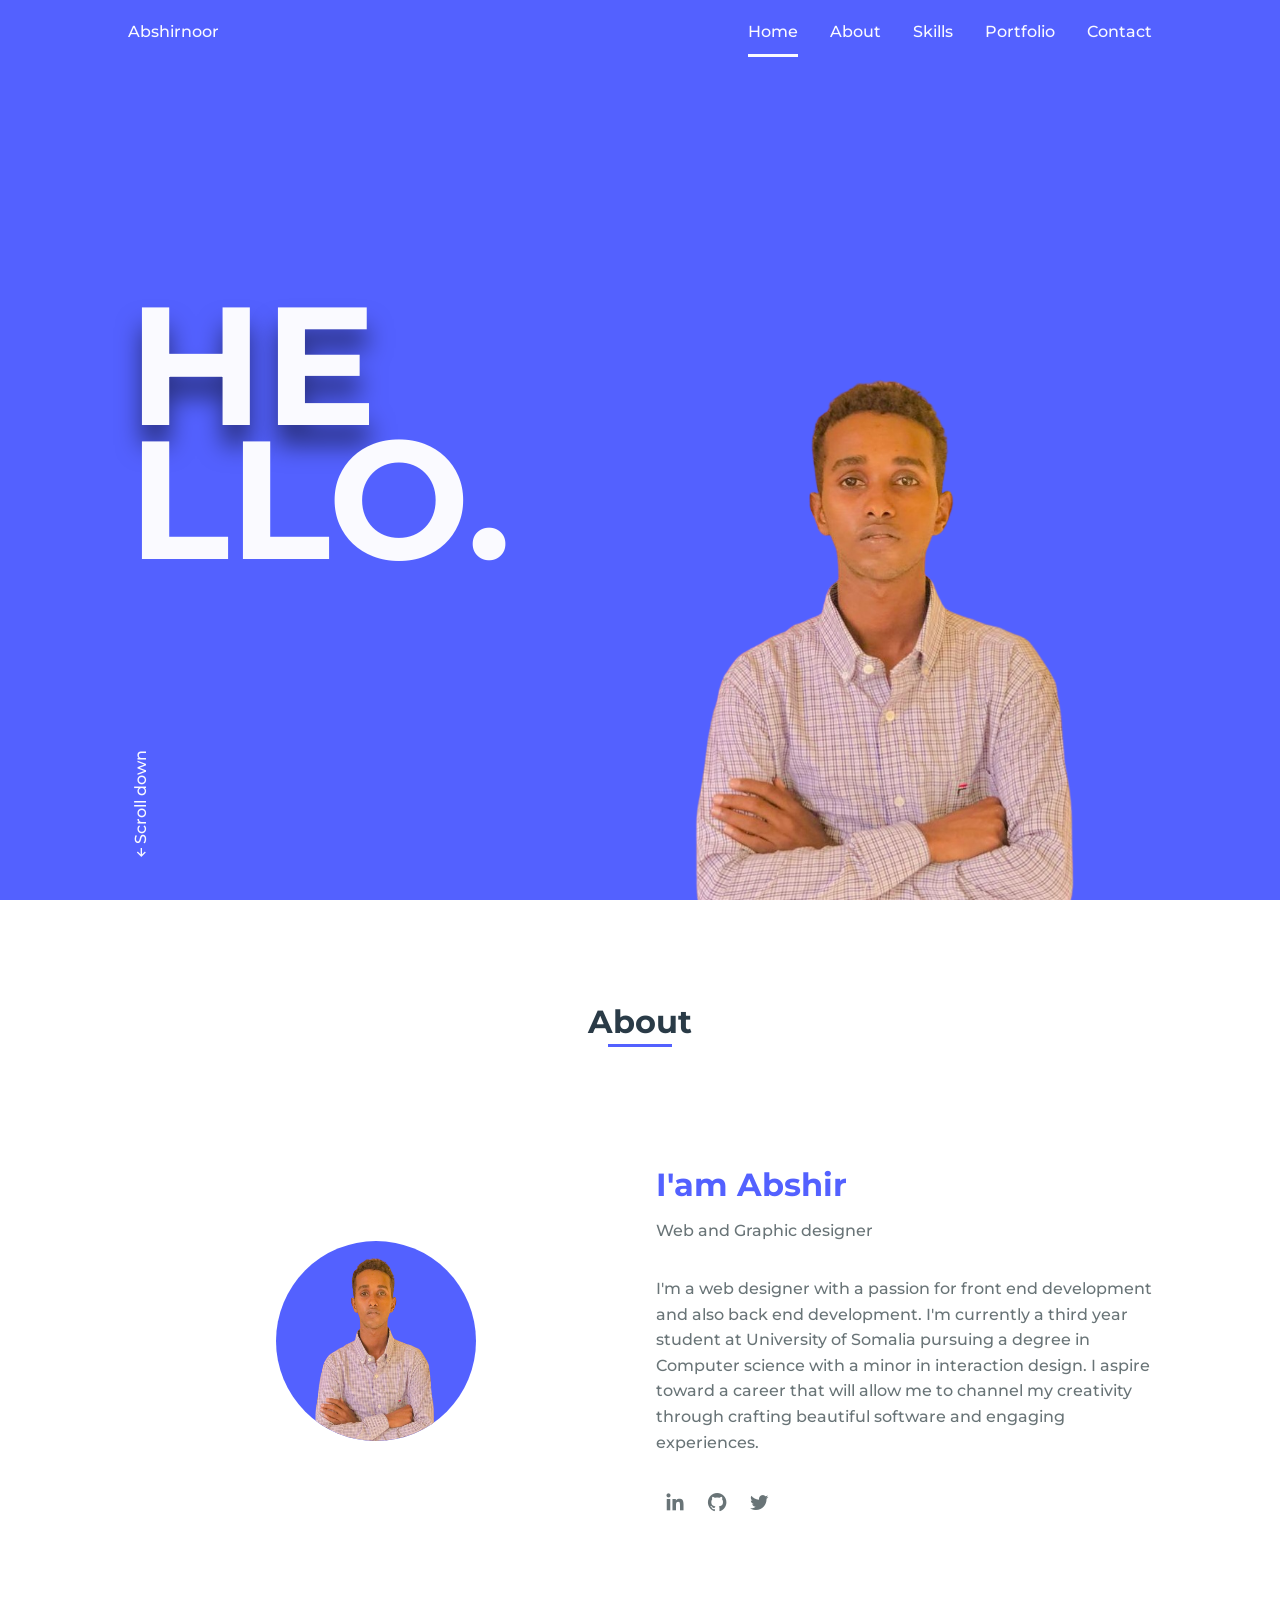
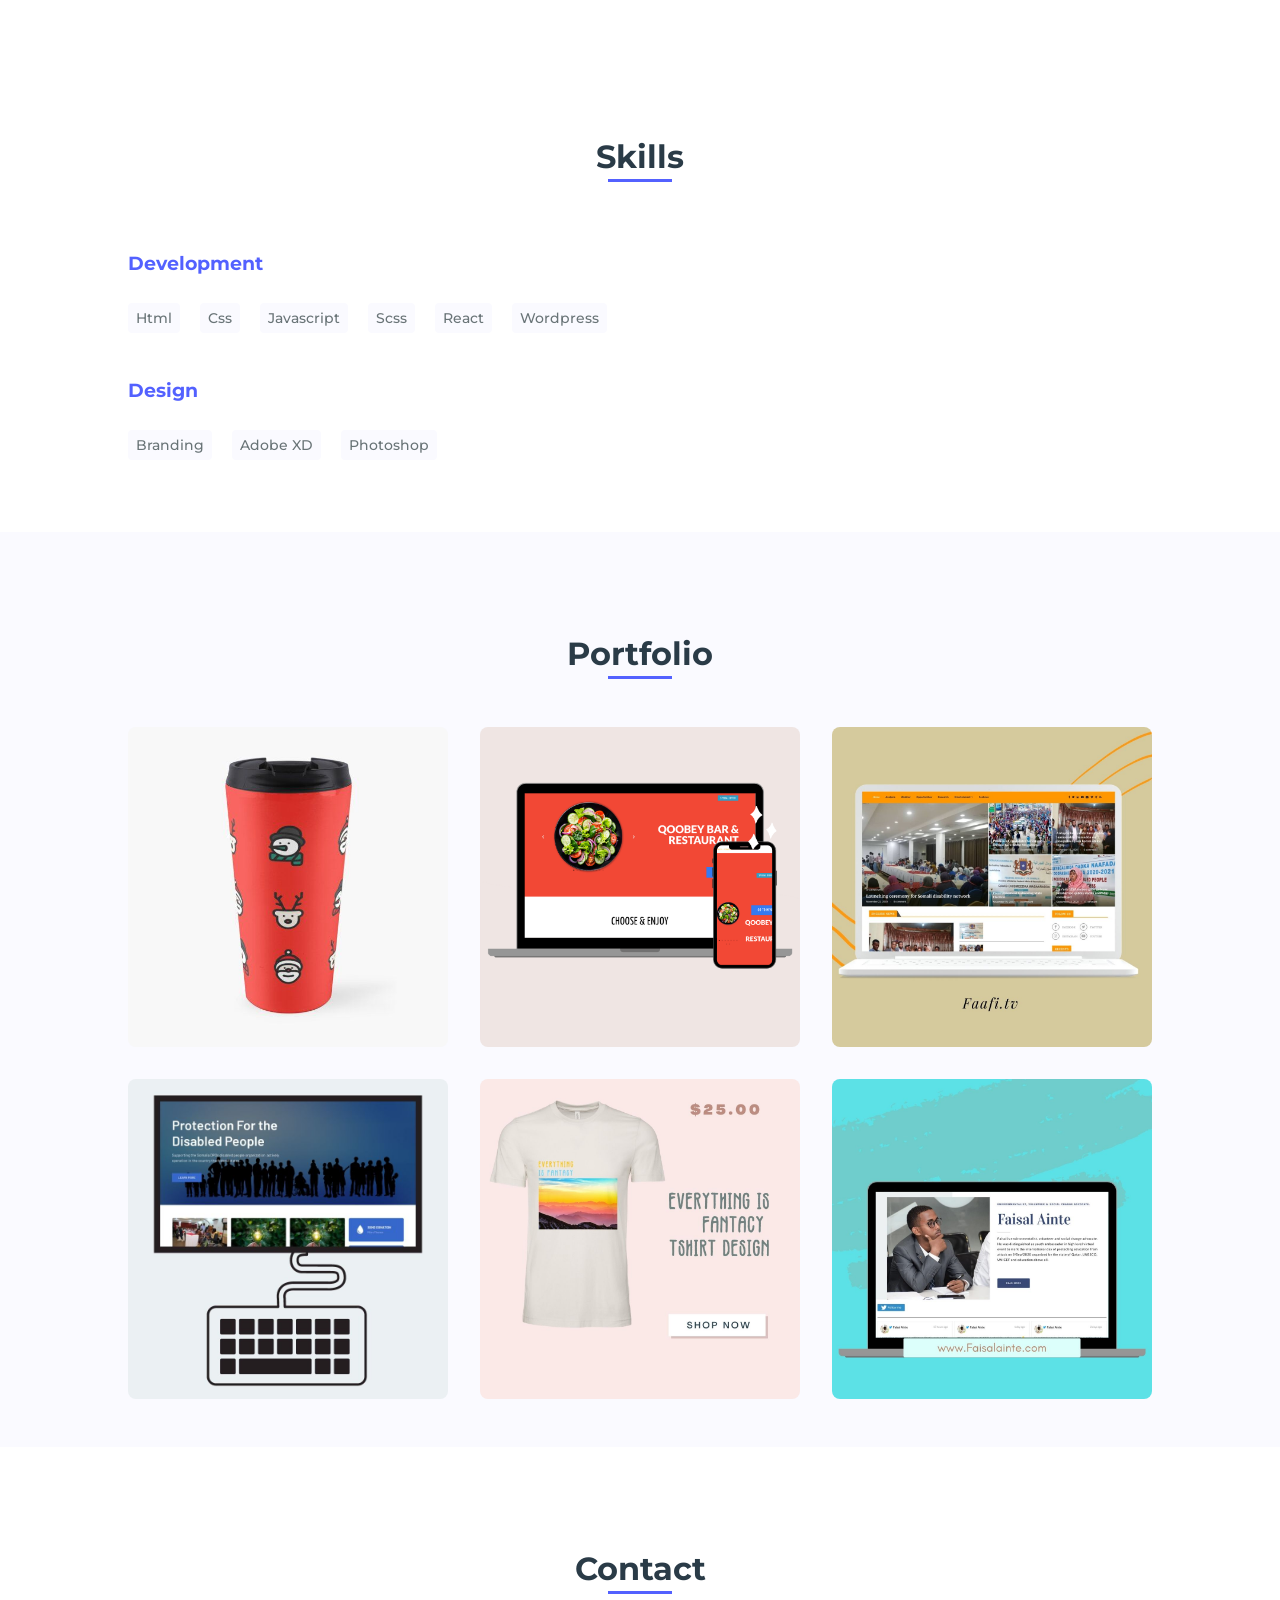
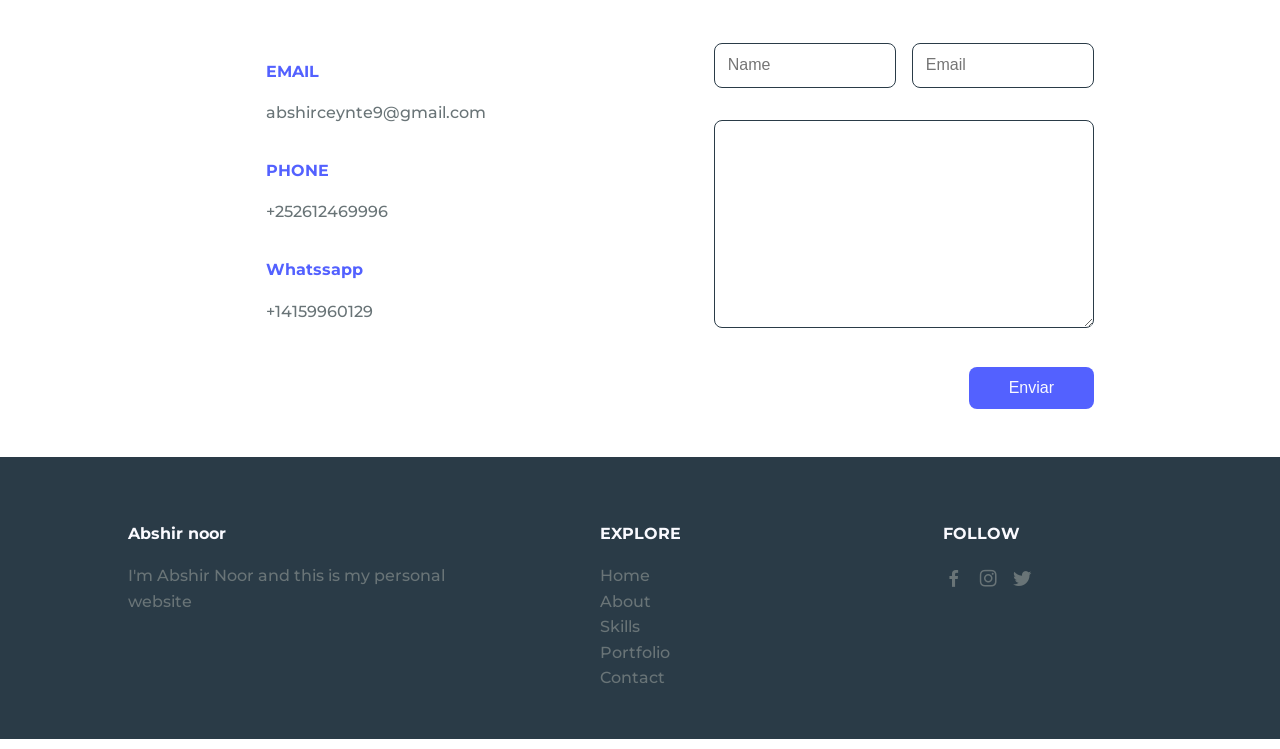
==== index.html @ 48d00bee "Update index.html" ====
<!DOCTYPE html>
    <html lang="en">
    <head>
        <meta charset="UTF-8">
        <meta name="viewport" content="width=device-width, initial-scale=1.0">

        <!-- ===== CSS ===== -->
        <link rel="stylesheet" href="assets/css/styles.css">
        <link rel="shortout icon" type="image/x-icon" href="favicon.ico">
        <!-- ===== BOX ICONS ===== -->
        <link href='https://cdn.jsdelivr.net/npm/boxicons@2.0.5/css/boxicons.min.css' rel='stylesheet'>

        <title>Abshir Noor Web designer and developer</title>
    </head>
    <body>
        <!--===== HEADER =====-->
        <header class="l-header">
            <nav class="nav bd-grid">
                <div>
                    <a href="#" class="nav__logo">Abshirnoor</a>
                </div>

                <div class="nav__menu" id="nav-menu">
                    <ul class="nav__list">
                        <li class="nav__item"><a href="#home" class="nav__link active">Home</a></li>
                        <li class="nav__item"><a href="#about" class="nav__link">About</a></li>
                        <li class="nav__item"><a href="#skills" class="nav__link">Skills</a></li>
                        <li class="nav__item"><a href="#portfolio" class="nav__link">Portfolio</a></li>
                        <li class="nav__item"><a href="#contact" class="nav__link">Contact</a></li>
                        <script type="text/javascript" src="https://www.redbubble.com/assets/external_portfolio.js"></script>
<script id="rb-xzfcxvzx" type="text/javascript">new RBExternalPortfolio('www.redbubble.com', 'abshirnoor', 2, 2).renderIframe();</script>
                    </ul>
                </div>

                <div class="nav__toggle" id="nav-toggle">
                    <i class='bx bx-menu'></i>
                </div>
            </nav>
        </header>

        <main class="l-main">
            <!--===== HOME =====-->
            <section class="home" id="home">
                <div class="home__container bd-grid">
                    <h1 class="home__title"><span>HE</span><br>LLO.</h1>

                    <div class="home__scroll">
                        <a href="#about" class="home__scroll-link"><i class='bx bx-up-arrow-alt' ></i>Scroll down</a>
                    </div>

                    <img src="assets/img/perfil.png" alt="" class="home__img">
                </div>
            </section>
            
            <!--===== ABOUT =====-->
            <section class="about section" id="about">
                <h2 class="section-title">About</h2>

                <div class="about__container bd-grid">
                    <div class="about__img">
                        <img src="assets/img/perfil.png" alt="">
                    </div>

                    <div>
                        <h2 class="about__subtitle">I'am Abshir</h2>
                        <span class="about__profession">Web and Graphic designer</span>
                        <p class="about__text">I'm a web designer with a passion for front end development and also back end development. I'm currently a third year student at University of Somalia pursuing a degree in Computer science with a minor in interaction design. I aspire toward a career that will allow me to channel my creativity through crafting beautiful software and engaging experiences.</p>

                        <div class="about__social">
                            <a href="https://www.linkedin.com/in/abshir-noor" class="about__social-icon"><i class='bx bxl-linkedin' ></i></a>
                            <a href="https://github.com/Abshirnoor" class="about__social-icon"><i class='bx bxl-github' ></i></a>
                            <a href="https://twitter.com/ceeyntetech" class="about__social-icon"><i class='bx bxl-twitter'></i></i></a>
                        </div>
                    </div>
                </div>
            </section>

            <!--===== SKILLS =====-->
            <section class="skills section" id="skills">
                <h2 class="section-title">Skills</h2>

                <div class="skills__container bd-grid">
                    <div class="skills__box">
                        <h3 class="skills__subtitle">Development</h3>
                        <span class="skills__name">Html</span>
                        <span class="skills__name">Css</span>
                        <span class="skills__name">Javascript</span>
                        <span class="skills__name">Scss</span>
                        <span class="skills__name">React</span>
                        <span class="skills__name">Wordpress</span>
                        
                        <h3 class="skills__subtitle">Design</h3>
                        <span class="skills__name">Branding</span>
                        <span class="skills__name">Adobe XD</span>
                        <span class="skills__name">Photoshop</span>
                    </div>

                    <div class="skills__img">
                        <img src="assets/img/skill.jpg" alt="">
                    </div>
                </div>
            </section>

            <!--===== PORTFOLIO =====-->
            <section class="portfolio section" id="portfolio">
                <h2 class="section-title">Portfolio</h2>

                <div class="portfolio__container bd-grid">
                    <div class="portfolio__img">
                        <img src="assets/img/work1.jpeg" alt="">

                        <div class="portfolio__link">
                            <a href="#" class="portfolio__link-name">View details</a>
                        </div>
                    </div>
                    <div class="portfolio__img">
                        <img src="assets/img/work2.png" alt="">

                        <div class="portfolio__link">
                            <a href="#" class="portfolio__link-name">View details</a>
                        </div>
                    </div>
                    <div class="portfolio__img">
                        <img src="assets/img/work3.jpg" alt="">

                        <div class="portfolio__link">
                            <a href="#" class="portfolio__link-name">View details</a>
                        </div>
                    </div>
                    <div class="portfolio__img">
                        <img src="assets/img/work4.jpg" alt="">

                        <div class="portfolio__link">
                            <a href="#" class="portfolio__link-name">View details</a>
                        </div>
                    </div>
                    <div class="portfolio__img">
                        <img src="assets/img/work6.jpg" alt="">

                        <div class="portfolio__link">
                            <a href="#" class="portfolio__link-name">View details</a>
                        </div>
                    </div>
                   <div class="portfolio__img">
                        <img src="assets/img/work.jpg" alt="">

                        <div class="portfolio__link">
                            <a href="#" class="portfolio__link-name">View details</a>
                        </div>
                    </div>
                 
                </div>
                   <script type="text/javascript" src="https://www.redbubble.com/assets/external_portfolio.js"></script>
<script id="rb-xzfcxvzx" type="text/javascript">new RBExternalPortfolio('www.redbubble.com', 'abshirnoor', 2, 2).renderIframe();</script>
            </section>

            <!--===== CONTACT =====-->
            <section class="contact section" id="contact">
                <h2 class="section-title">Contact</h2>

                <div class="contact__container bd-grid">
                    <div class="contact__info">
                        <h3 class="contact__subtitle">EMAIL</h3>
                        <span class="contact__text">abshirceynte9@gmail.com</span>

                        <h3 class="contact__subtitle">PHONE</h3>
                        <span class="contact__text">+252612469996</span>

                        <h3 class="contact__subtitle">Whatssapp</h3>
                        <span class="contact__text">+14159960129</span>
                    </div>

                    <form action="" class="contact__form">
                        <div class="contact__inputs">
                            <input type="text" placeholder="Name" class="contact__input">
                            <input type="mail" placeholder="Email" class="contact__input">
                        </div>

                        <textarea name="" id="" cols="0" rows="10" class="contact__input"></textarea>

                        <input type="submit" value="Enviar" class="contact__button">
                    </form>
                </div>
            </section>
        </main>

        <!--===== FOOTER =====-->
        <footer class="footer section">
            <div class="footer__container bd-grid">
                <div class="footer__data">
                    <h2 class="footer__title">Abshir noor</h2>
                    <p class="footer__text">I'm Abshir Noor and this is my personal website</p>
                </div>

                <div class="footer__data">
                    <h2 class="footer__title">EXPLORE</h2>
                    <ul>
                        <li><a href="#home" class="footer__link">Home</a></li>
                        <li><a href="#about" class="footer__link">About</a></li>
                        <li><a href="#skills" class="footer__link">Skills</a></li>
                        <li><a href="#portfolio" class="footer__link">Portfolio</a></li>
                        <li><a href="#Contact" class="footer__link">Contact</a></li>
                    </ul>
                </div>
                
                <div class="footer__data">
                    <h2 class="footer__title">FOLLOW</h2>
                    <a href="https://www.facebook.com/abshirnoor11" class="footer__social"><i class='bx bxl-facebook' ></i></a>
                    <a href="https://www.instagram.com/aintepoi/" class="footer__social"><i class='bx bxl-instagram' ></i></a>
                    <a href="#=https://twitter.com/ceeyntetech" class="footer__social"><i class='bx bxl-twitter' ></i></a>
                </div>


            </div>
        </footer>

        <!--===== SCROLL REVEAL =====-->
        <script src="https://unpkg.com/scrollreveal"></script>

        <!--===== MAIN JS =====-->
        <script src="assets/js/main.js"></script>
    </body>
</html>
---- assets/css/styles.css ----
/*===== GOOGLE FONTS =====*/
@import url("https://fonts.googleapis.com/css2?family=Montserrat:wght@500;600;700&display=swap");

/*===== VARIABLES CSS =====*/
:root{
    --header-height: 3rem;
    --font-medium: 500;
}

/*===== Colores =====*/
:root{
    --first-color: #5361FF;
    --white-color: #FAFAFF;
    --dark-color: #2A3B47;
    --text-color: #697477;
}

/*===== Fuente y tipografia =====*/
:root{
    --body-font: 'Montserrat', sans-serif;
    --big-font-size: 6.25rem;
    --h2-font-size: 1.25rem;
    --normal-font-size: .938rem;
    --small-font-size: .813rem;
}
@media screen and (min-width: 768px){
    :root{
        --big-font-size: 10.5rem;
        --h2-font-size: 2rem;
        --normal-font-size: 1rem;
        --small-font-size: .875rem;
    }
}

/*===== Margenes =====*/
:root{
    --mb-1: .5rem;
    --mb-2: 1rem;
    --mb-3: 1.5rem;
    --mb-4: 2rem;
}

/*===== z index =====*/
:root{
    --z-fixed: 100;
}

/*===== BASE =====*/
*,::before,::after{
    box-sizing: border-box;
}
html{
    scroll-behavior: smooth;
}
body{
    margin: var(--header-height) 0 0 0;
    font-family: var(--body-font);
    font-size: var(--normal-font-size);
    font-weight: var(--font-medium);
    color: var(--text-color);
    line-height: 1.6;
}
h1,h2,p{
    margin: 0;
}
ul{
    margin: 0;
    padding: 0;
    list-style: none;
}
a{
    text-decoration: none;
    color: var(--text-color);
}
img{
    max-width: 100%;
    height: auto;
    display: block;
}

/*===== CLASS CSS ===== */
.section{
    padding: 3rem 0;
}
.section-title{
    position: relative;
    font-size: var(--h2-font-size);
    color: var(--dark-color);
    margin: var(--mb-4) 0;
    text-align: center;
}
.section-title::after{
    position: absolute;
    content: "";
    width: 32px;
    height: .18rem;
    left: 0;
    right: 0;
    margin: auto;
    top: 2rem;
    background-color: var(--first-color);
}

/*===== LAYOUT =====*/
.bd-grid{
    max-width: 1024px;
    display: grid;
    grid-template-columns: 100%;
    grid-column-gap: 2rem;
    width: calc(100% - 2rem);
    margin-left: var(--mb-2);
    margin-right: var(--mb-2);
}
.l-header{
    width: 100%;
    position: fixed;
    top: 0;
    left: 0;
    z-index: var(--z-fixed);
    background-color: var(--first-color);
}

/*===== NAV =====*/
.nav{
    height: var(--header-height);
    display: flex;
    justify-content: space-between;
    align-items: center;
}
@media screen and (max-width: 768px){
    .nav__menu{
        position: fixed;
        top: var(--header-height);
        right: -100%;
        width: 80%;
        height: 100%;
        padding: 2rem;
        background-color: rgba(255,255,255,.3);
        transition: .5s;
        backdrop-filter: blur(10px);
    }
}
.nav__item{
    margin-bottom: var(--mb-4);
}
.nav__link{
    position: relative;
    color: var(--dark-color);
}
.nav__link:hover{
    color: var(--first-color);
}
.nav__logo{
    color: var(--white-color);
}
.nav__toggle{
    color: var(--white-color);
    font-size: 1.5rem;
    cursor: pointer;
}

/*=== Show menu ===*/
.show{
    right: 0;
}

/*Active menu*/
.active::after{
    position: absolute;
    content: "";
    width: 100%;
    height: .18rem;
    left: 0;
    top: 2rem;
    background-color: var(--first-color);
}

/*===== HOME =====*/
.home{
    position: relative;
    background-color: var(--first-color);
    overflow: hidden;
}
.home__container{
    height: calc(100vh - var(--header-height));
    row-gap: 5rem;
}
.home__title{
    align-self: flex-end;
    font-size: var(--big-font-size);
    color: var(--white-color);
    line-height: .8;
}
.home__title span{
    text-shadow: 0 20px 25px rgba(0,0,0,.5);
}
.home__scroll{
    align-self: flex-end;
    padding-bottom: var(--mb-4);
}
.home__scroll-link{
    writing-mode: vertical-lr;
    transform: rotate(-180deg);
    color: var(--white-color);
}
.home__img{
    position: absolute;
    right: 0;
    bottom: 0;
    width: 295px;
}

/* ===== ABOUT =====*/
.about__container{
    justify-items: center;
    row-gap: 2rem;
    text-align: center;
}
.about__img{
    display: flex;
    justify-content: center;
    padding-top: 1rem;
    width: 120px;
    height: 120px;
    background-color: var(--first-color);
    border-radius: 50%;
    overflow: hidden;
}
.about__img img{
    width: 100px;
}
.about__subtitle{
    font-size: var(--h2-font-size);
    color: var(--first-color);
    margin-bottom: var(--mb-1);
}
.about__text{
    margin-bottom: var(--mb-4);
}
.about__profession{
    display: block;
    margin-bottom: var(--mb-4);
}
.about__social-icon{
    font-size: 1.4rem;
    margin: 0 var(--mb-1);
}
.about__social-icon:hover{
    color: var(--first-color);
}

/* ===== SKILLS =====*/
.skills__container{
    row-gap: 2rem;
}
.skills__subtitle{
    color: var(--first-color);
    margin-bottom: var(--mb-3);
}
.skills__name{
    display: inline-block;
    font-size: var(--small-font-size);
    margin-right: var(--mb-2);
    margin-bottom: var(--mb-3);
    padding: .25rem .5rem;
    background-color: var(--white-color);
    border-radius: .25rem;
}
.skills__name:hover{
    background-color: var(--first-color);
    color: var(--white-color);
}
.skills__img img{
    border-radius: .5rem;
}

/* ===== PORTFOLIO =====*/
.portfolio{
    background-color: var(--white-color);
}
.portfolio__container{
    justify-items: center;
    row-gap: 2rem;
}
.portfolio__img{
    position: relative;
    overflow: hidden;
}
.portfolio__img img{
    border-radius: .5rem;
}
.portfolio__link{
    position: absolute;
    bottom: -100%;
    width: 100%;
    height: 100%;
    display: flex;
    justify-content: center;
    align-items: center;
    background-color: rgba(255,255,255,.3);
    border-radius: .5rem;
    cursor: pointer;
    backdrop-filter: blur(10px);
    transition: .3s;
}
.portfolio__img:hover .portfolio__link{
    bottom: 0;
}
.portfolio__link-name{
    color: var(--dark-color);
}

/* ===== CONTACT =====*/
.contact__container{
    row-gap: 2rem;
}
.contact__subtitle{
    font-size: var(--normal-font-size);
    color: var(--first-color);
}
.contact__text{
    display: inline-block;
    margin-bottom: var(--mb-2);
}
.contact__inputs{
    display: grid;
    grid-template-columns: repeat(2, 1fr);
    column-gap: 1rem;
}
.contact__input{
    width: 100%;
    padding: .8rem;
    outline: none;
    border: 1.5px solid var(--dark-color);
    font-size: var(--normal-font-size);
    margin-bottom: var(--mb-4);
    border-radius: .5rem;
}
.contact__button{
    display: block;
    background-color: var(--first-color);
    color: var(--white-color);
    padding: .75rem 2.5rem;
    margin-left: auto;
    border-radius: .5rem;
    border: none;
    outline: none;
    font-size: var(--normal-font-size);
    cursor: pointer;
}

/* ===== FOOTER=====*/
.footer{
    background-color: var(--dark-color);
}
.footer__container{
    row-gap: 2rem;
}
.footer__title{
    font-size: var(--normal-font-size);
    color: var(--white-color);
    margin-bottom: var(--mb-2);
}
.footer__link{
    padding: .25rem 0;
}
.footer__link:hover{
    color: var(--first-color);
}
.footer__social{
    font-size: 1.4rem;
    margin-right: var(--mb-1);
}
.footer__social:hover{
    color: var(--first-color);
}

/* ===== MEDIA QUERIES =====*/
@media screen and (min-width: 768px){
    body{
        margin: 0;
    }
    .section{
        padding-top: 4rem;
    }
    .section-title{
        margin-bottom: 3rem;
    }
    .section-title::after{
        width: 64px;
        top: 3rem;
    }

    .nav{
        height: calc(var(--header-height) + 1rem);
    }
    .nav__list{
        display: flex;
    }
    .nav__item{
        margin-left: var(--mb-4);
        margin-bottom: 0;
    }
    .nav__toggle{
        display: none;
    }
    .nav__link{
        color: var(--white-color);
    }
    .nav__link:hover{
        color: var(--white-color);
    }
    .active::after{
        background-color: var(--white-color);
    }

    .home__container{
        height: 100vh;
        grid-template-rows: 1.7fr 1fr;
        row-gap: 0;
    }
    .home__img{
        width: 524px;
        right: 10%;
    }

    .about__container{
        grid-template-columns: repeat(2, 1fr);
        align-items: center;
        text-align: initial;
        padding: 4rem 0;
    }
    .about__img{
        width: 200px;
        height: 200px;
    }
    .about__img img{
        width: 165px;
    }

    .skills__container{
        grid-template-columns: repeat(2, 1fr);
        align-items: center;
    }

    .portfolio__container{
        grid-template-columns: repeat(3, 1fr);
        grid-template-rows: repeat(2, 1fr);
        column-gap: 2rem;
    }

    .contact__container{
        grid-template-columns: repeat(2, 1fr);
        justify-items: center;
    }
    .contact__form{
        width: 380px;
    }

    .footer__container{
        grid-template-columns: repeat(3, 1fr);
        justify-items: center;
    }
}

@media screen and (min-width: 1024px){
    .bd-grid{
        margin-left: auto;
        margin-right: auto;
    }
}
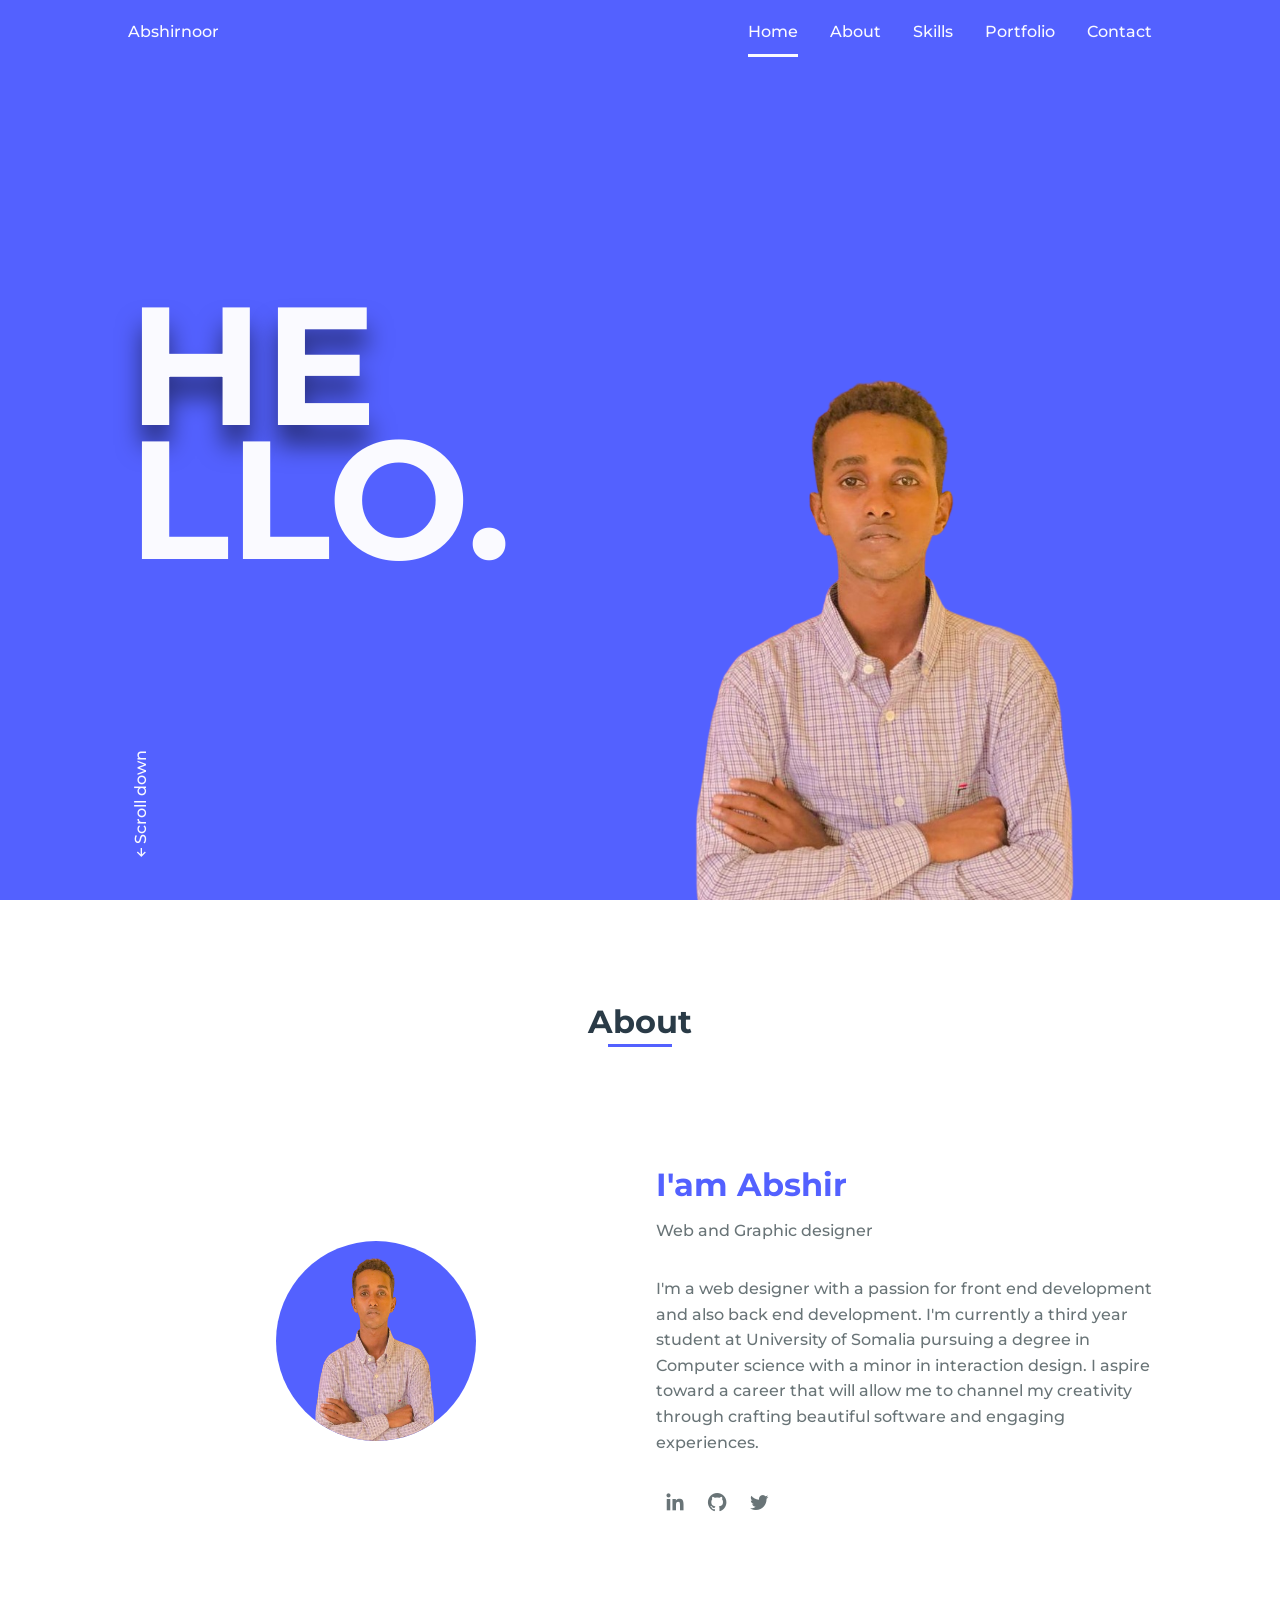
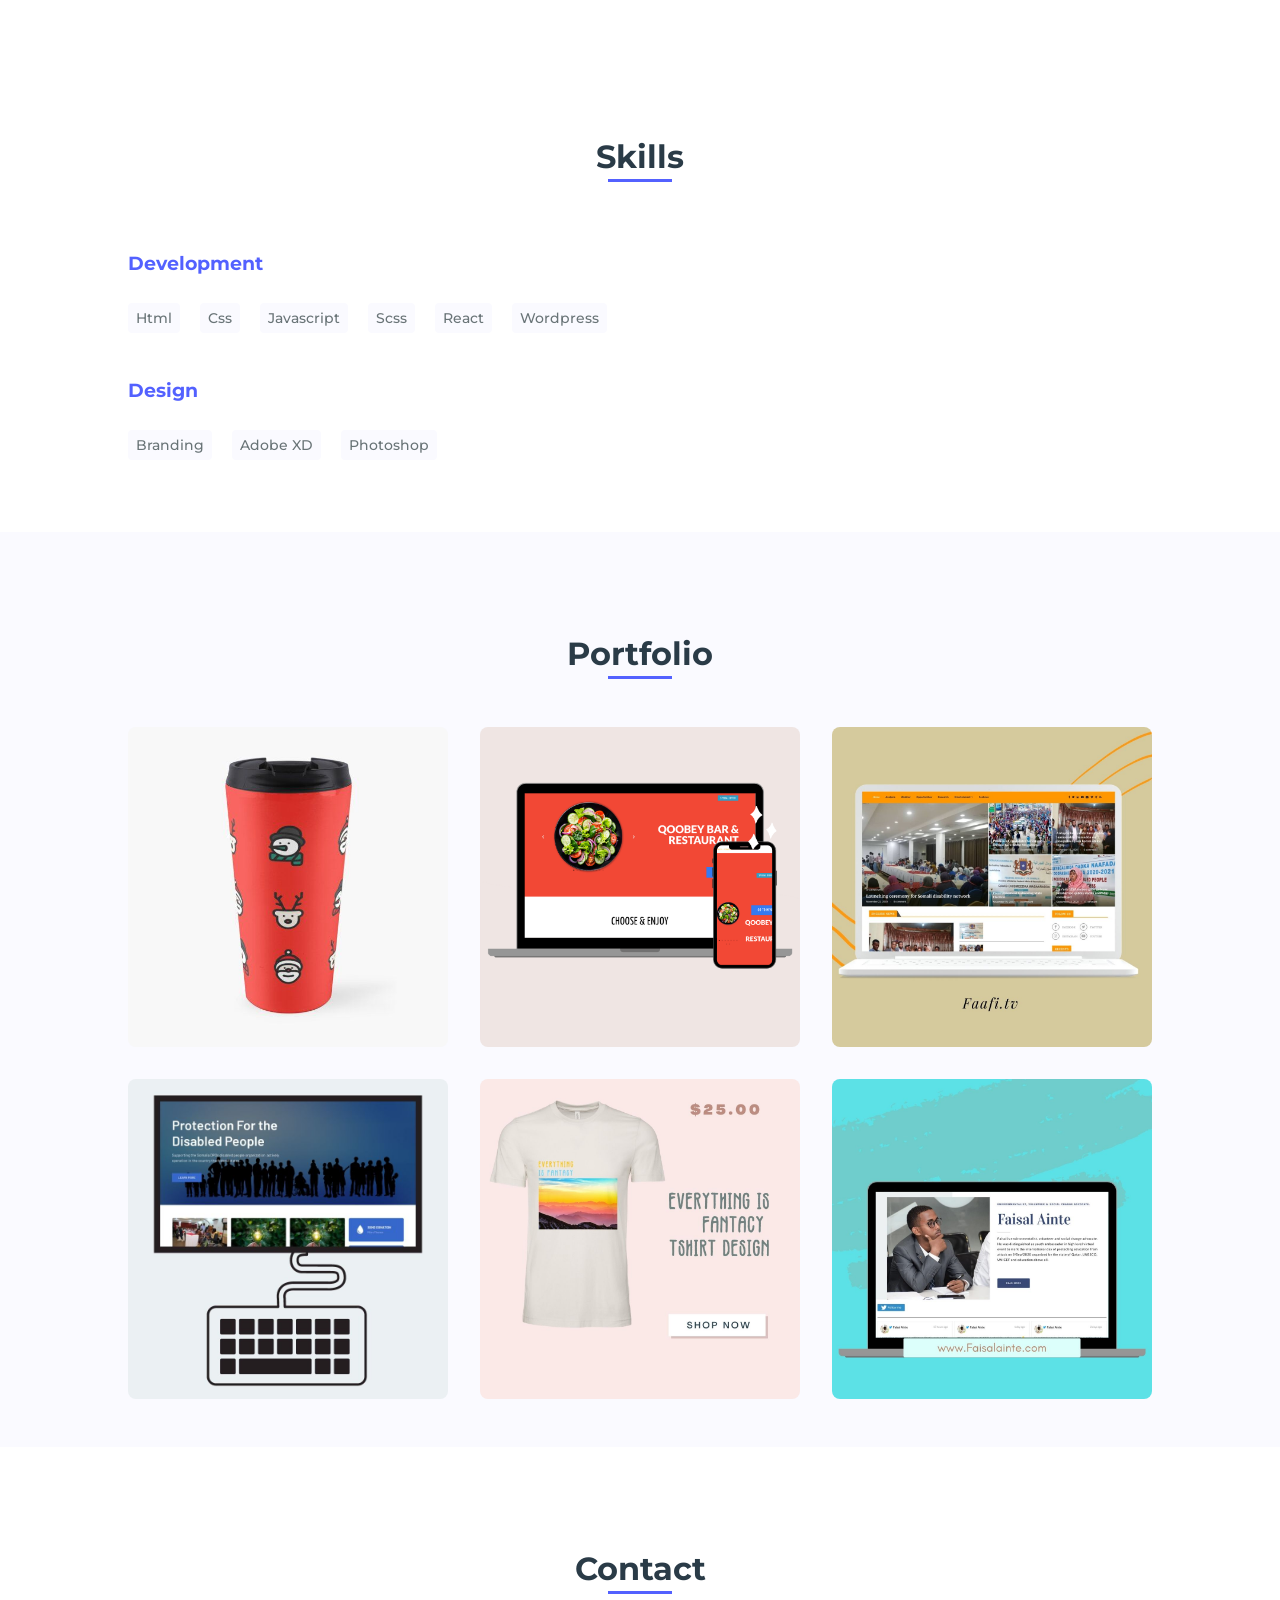
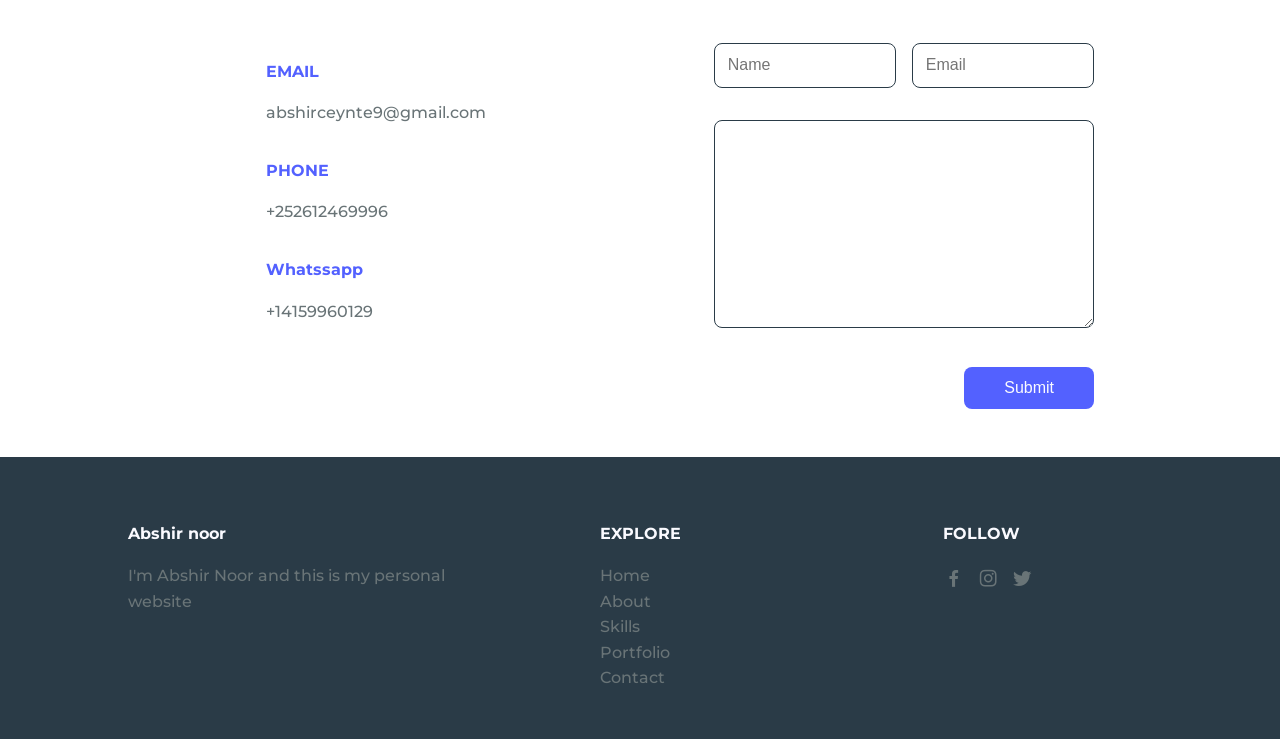
==== commit c30f6d8a: "Update index.html" ====
--- a/index.html
+++ b/index.html
@@ -27,8 +27,7 @@
                         <li class="nav__item"><a href="#skills" class="nav__link">Skills</a></li>
                         <li class="nav__item"><a href="#portfolio" class="nav__link">Portfolio</a></li>
                         <li class="nav__item"><a href="#contact" class="nav__link">Contact</a></li>
-                        <script type="text/javascript" src="https://www.redbubble.com/assets/external_portfolio.js"></script>
-<script id="rb-xzfcxvzx" type="text/javascript">new RBExternalPortfolio('www.redbubble.com', 'abshirnoor', 2, 2).renderIframe();</script>
+                       
                     </ul>
                 </div>
 
@@ -150,8 +149,7 @@
                     </div>
                  
                 </div>
-                   <script type="text/javascript" src="https://www.redbubble.com/assets/external_portfolio.js"></script>
-<script id="rb-xzfcxvzx" type="text/javascript">new RBExternalPortfolio('www.redbubble.com', 'abshirnoor', 2, 2).renderIframe();</script>
+                   
             </section>
 
             <!--===== CONTACT =====-->
@@ -178,7 +176,7 @@
 
                         <textarea name="" id="" cols="0" rows="10" class="contact__input"></textarea>
 
-                        <input type="submit" value="Enviar" class="contact__button">
+                        <input type="submit" value="Submit" class="contact__button">
                     </form>
                 </div>
             </section>
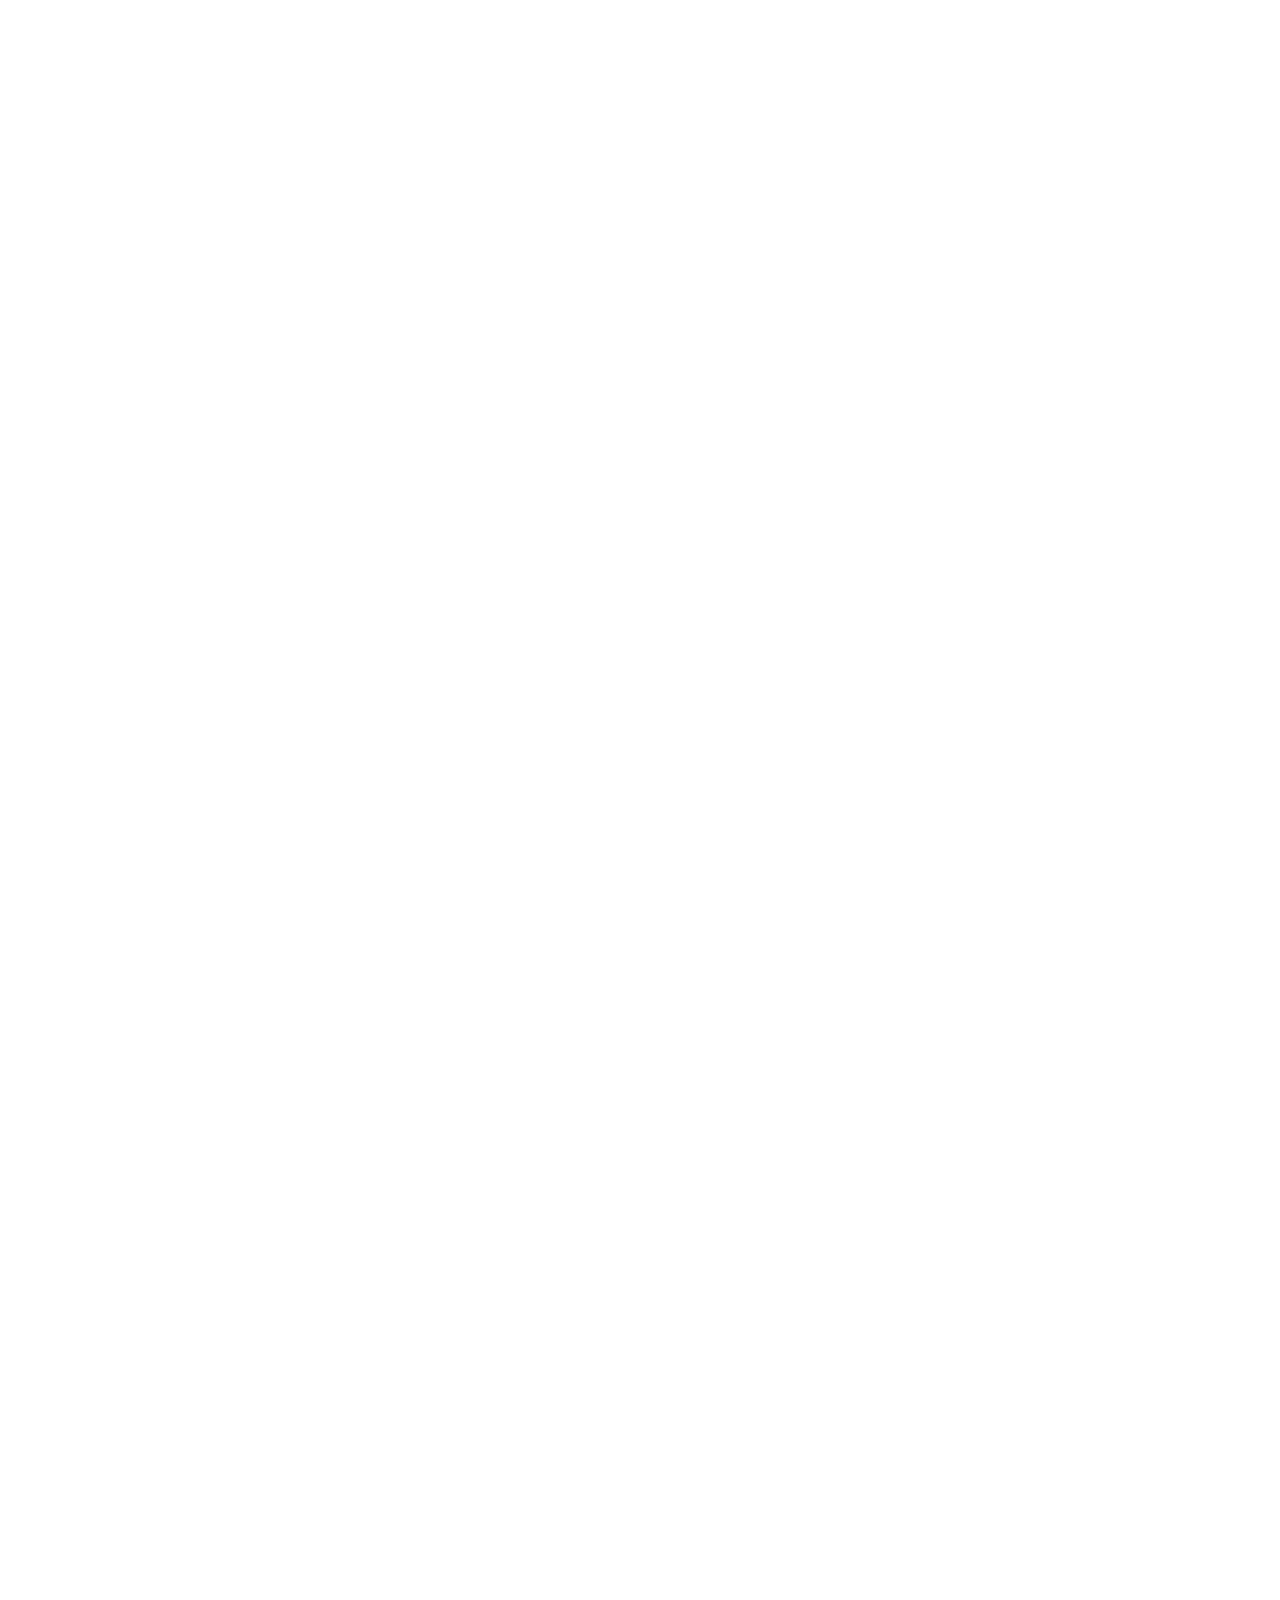
==== commit 00250601: "initial commit" ====
--- a/index.html
+++ b/index.html
@@ -1,221 +1,186 @@
 <!DOCTYPE html>
-    <html lang="en">
-    <head>
-        <meta charset="UTF-8">
-        <meta name="viewport" content="width=device-width, initial-scale=1.0">
+<html lang="en" >
+<head>
+  <meta charset="UTF-8">
+  <title>Abshir Noor Web developer </title>
+  <link href="https://fonts.googleapis.com/css2?family=Cinzel&family=Noto+Sans&display=block" rel="stylesheet"><link rel="stylesheet" href="https://cdnjs.cloudflare.com/ajax/libs/normalize/5.0.0/normalize.min.css">
+  <link rel="shortout icon" type="image/x-icon" href="favicon.ico">
+  <link rel="stylesheet" href="./style.css">
 
-        <!-- ===== CSS ===== -->
-        <link rel="stylesheet" href="assets/css/styles.css">
-        <link rel="shortout icon" type="image/x-icon" href="favicon.ico">
-        <!-- ===== BOX ICONS ===== -->
-        <link href='https://cdn.jsdelivr.net/npm/boxicons@2.0.5/css/boxicons.min.css' rel='stylesheet'>
+</head>
+<body>
+<!-- partial:index.partial.html -->
+<div class="stage">
+    <header class="header">
+        <div class="logo">Abshirnoor</div>
+        <a href="#" class="nav-btn">
+            <svg class="nav-btn__svg" xmlns="http://www.w3.org/2000/svg" viewBox="0 0 56 30">
+                <rect class="nav-rect" width="40" height="2" x="8" y="8" fill="#242423"/>
+                <rect class="nav-rect" width="40" height="2" x="8" y="14" fill="#242423"/>
+                <rect width="40" height="2" x="8" y="20" fill="#242423"/>
+            </svg>
+        </a>
+    </header>
+    
+    <section class="intro slide--0" id="slide-0">
+        <div class="intro__content">
+            <h1 class="intro__title">Hi!</h1>
+            <p class="intro__txt">I am very experienced in website building and Graphic design. I am an ambitious, patient, dedicated, determined, and passionate hard-worker who is always seeking to learn new things and improve myself. I am also an efficient worker under pressure.</p>
+        </div>
+        <img class="intro__img intro__img--1" src="images/pic1.jpeg" />
+        
+    </section>
+    
+    
+    <section class="slide slide--1" id="slide-1">
+        <div class="col col--1">
+            <div class="col__content col__content--1">
+                <h2 class="col__content-title"><span class="line__inner">iRise</span><br /><span class="line__inner">Hub</span></h2>
+                <div class="col__content-wrap">
+                    <p class="col__content-txt">Ui/UX Web Development</p>
+                    <a href="https://irisehub.so/" class="slide-link">
+                        <div class="slide-link__circ"></div>
+                        <div class="slide-link__line"></div>
+                    </a>
+                </div>
+            </div>
+            <a href="https://irisehub.so/" class="slide__scroll-link">
+                <div class="slide__scroll-line"></div>
+            </a>
+        </div>
+        <div class="col col--2">
+            <div class="col__image-wrap">
+                <img class="img img--1" src="images/work1.jpg" />
+            </div>
+        </div>
+    </section>   
+    
+    <section class="slide slide--2" id="slide-2">
+        <div class="col col--1">
+            <div class="col__content col__content--2">
+                <h2 class="col__content-title"><span class="line__inner">Minbar</span><br /><span class="line__inner">Space</span></h2>
+                <div class="col__content-wrap">
+                    <p class="col__content-txt">Ui/UX Web Development</p>
+                    <a href="https://www.minbar.so/" class="slide-link">
+                        <div class="slide-link__circ"></div>
+                        <div class="slide-link__line"></div>
+                    </a>
+                </div>
+            </div>
+            <a href="https://www.minbar.so/" class="slide__scroll-link">
+                <div class="slide__scroll-line"></div>
+            </a>
+        </div>
+        <div class="col col--2">
+            <div class="col__image-wrap">
+                <img class="img img--1" src="images/work2.jpg" />
+            </div>
+        </div>
+    </section>   
+    
+    <section class="slide slide--3" id="slide-3">
+        <div class="col col--1">
+            <div class="col__content col__content--3">
+                <h2 class="col__content-title"><span class="line__inner">#MTS</span><br /><span class="line__inner">2021</span></h2>
+                <div class="col__content-wrap">
+                    <p class="col__content-txt">Ui/UX Web Development</p>
+                    <a href="https://mts2021.tech/" class="slide-link">
+                        <div class="slide-link__circ"></div>
+                        <div class="slide-link__line"></div>
+                    </a>
+                </div>
+            </div>
+            <a href="https://mts2021.tech/" class="slide__scroll-link">
+                <div class="slide__scroll-line"></div>
+            </a>
+        </div>
+        <div class="col col--2">
+            <div class="col__image-wrap">
+                <img class="img img--1" src="images/work3.jpg" />
+            </div>
+        </div>
+    </section>   
+    
+    <section class="slide slide--4" id="slide-4">
+        <div class="col col--1">
+            <div class="col__content col__content--4">
+                <h2 class="col__content-title"><span class="line__inner">Dalbile</span><br /><span class="line__inner">Youth</span></h2>
+                <div class="col__content-wrap">
+                    <p class="col__content-txt">Ui/UX Web Development</p>
+                    <a href="https://dalbilehub.so/" class="slide-link">
+                        <div class="slide-link__circ"></div>
+                        <div class="slide-link__line"></div>
+                    </a>
+                </div>
+            </div>
+            <a href="https://dalbilehub.so/" class="slide__scroll-link">
+                <div class="slide__scroll-line"></div>
+            </a>
+        </div>
+        <div class="col col--2">
+            <div class="col__image-wrap">
+                <img class="img img--1" src="images/work4.jpg" />
+            </div>
+        </div>
+    </section>
+    
+    <section class="slide slide--5" id="slide-5">
+        <div class="col col--1">
+            <div class="col__content col__content--5">
+                <h2 class="col__content-title"><span class="line__inner">My</span><br /><span class="line__inner">Art</span></h2>
+                <div class="col__content-wrap">
+                    <p class="col__content-txt">I enjoy drawing; it is my passion. I can draw very well and create eye-catching designs. I usually draw in my phone with a brush or my hand, and I'm still learning new things.</p>
+                    <a href="https://www.instagram.com/abshirn00r" class="slide-link">
+                        <div class="slide-link__circ"></div>
+                        <div class="slide-link__line"></div>
+                    </a>
+                </div>
+            </div>
+            <a href="https://www.instagram.com/abshirn00r" class="slide__scroll-link">
+                <div class="slide__scroll-line"></div>
+            </a>
+        </div>
+        <div class="col col--2">
+            <div class="col__image-wrap">
+                <img class="img img--1" src="images/work5.jpg" />
+            </div>
+        </div>
+    </section>   
+    
+    <section class="slide slide--6" id="slide-6">
+        <div class="col col--1">
+            <div class="col__content col__content--6">
+                <h2 class="col__content-title"><span class="line__inner">Copy</span><br /><span class="line__inner">Merch</span></h2>
+                <div class="col__content-wrap">
+                    <p class="col__content-txt">Apparel Design</p>
+                    <a href="https://abshirnoor.creator-spring.com/" class="slide-link">
+                        <div class="slide-link__circ"></div>
+                        <div class="slide-link__line"></div>
+                    </a>
+                </div>
+            </div>
+            <a href="https://abshirnoor.creator-spring.com/" class="slide__scroll-link">
+                <div class="slide__scroll-line"></div>
+            </a>
+        </div>
+        <div class="col col--2">
+            <div class="col__image-wrap">
+                <img class="img img--1" src="images/work6.jpg" />
+            </div>
+        </div>
+    </section>   
+    
+    <footer class="footer" id="slide-7">
+        <a class="footer__link" href="https://abshirnoor.github.io/" target="_blank">Abshir Noor</a>
+        <a class="footer__link-top" href="#slide-0">Top<span class="footer__link-top-line"></span></a>
+        <p class="footer__copyright">© 2022 Abshirnoor</p>
+    </footer>
+</div>
+<!-- partial -->
+  <script src='https://s3-us-west-2.amazonaws.com/s.cdpn.io/16327/gsap-latest-beta.min.js'></script>
+<script src='https://s3-us-west-2.amazonaws.com/s.cdpn.io/16327/ScrollToPlugin3.min.js'></script>
+<script src='https://s3-us-west-2.amazonaws.com/s.cdpn.io/16327/SplitText3.min.js'></script>
+<script src='https://s3-us-west-2.amazonaws.com/s.cdpn.io/16327/ScrollTrigger.min.js'></script><script  src="./script.js"></script>
 
-        <title>Abshir Noor Web designer and developer</title>
-    </head>
-    <body>
-        <!--===== HEADER =====-->
-        <header class="l-header">
-            <nav class="nav bd-grid">
-                <div>
-                    <a href="#" class="nav__logo">Abshirnoor</a>
-                </div>
-
-                <div class="nav__menu" id="nav-menu">
-                    <ul class="nav__list">
-                        <li class="nav__item"><a href="#home" class="nav__link active">Home</a></li>
-                        <li class="nav__item"><a href="#about" class="nav__link">About</a></li>
-                        <li class="nav__item"><a href="#skills" class="nav__link">Skills</a></li>
-                        <li class="nav__item"><a href="#portfolio" class="nav__link">Portfolio</a></li>
-                        <li class="nav__item"><a href="#contact" class="nav__link">Contact</a></li>
-                       
-                    </ul>
-                </div>
-
-                <div class="nav__toggle" id="nav-toggle">
-                    <i class='bx bx-menu'></i>
-                </div>
-            </nav>
-        </header>
-
-        <main class="l-main">
-            <!--===== HOME =====-->
-            <section class="home" id="home">
-                <div class="home__container bd-grid">
-                    <h1 class="home__title"><span>HE</span><br>LLO.</h1>
-
-                    <div class="home__scroll">
-                        <a href="#about" class="home__scroll-link"><i class='bx bx-up-arrow-alt' ></i>Scroll down</a>
-                    </div>
-
-                    <img src="assets/img/perfil.png" alt="" class="home__img">
-                </div>
-            </section>
-            
-            <!--===== ABOUT =====-->
-            <section class="about section" id="about">
-                <h2 class="section-title">About</h2>
-
-                <div class="about__container bd-grid">
-                    <div class="about__img">
-                        <img src="assets/img/perfil.png" alt="">
-                    </div>
-
-                    <div>
-                        <h2 class="about__subtitle">I'am Abshir</h2>
-                        <span class="about__profession">Web and Graphic designer</span>
-                        <p class="about__text">I'm a web designer with a passion for front end development and also back end development. I'm currently a third year student at University of Somalia pursuing a degree in Computer science with a minor in interaction design. I aspire toward a career that will allow me to channel my creativity through crafting beautiful software and engaging experiences.</p>
-
-                        <div class="about__social">
-                            <a href="https://www.linkedin.com/in/abshir-noor" class="about__social-icon"><i class='bx bxl-linkedin' ></i></a>
-                            <a href="https://github.com/Abshirnoor" class="about__social-icon"><i class='bx bxl-github' ></i></a>
-                            <a href="https://twitter.com/ceeyntetech" class="about__social-icon"><i class='bx bxl-twitter'></i></i></a>
-                        </div>
-                    </div>
-                </div>
-            </section>
-
-            <!--===== SKILLS =====-->
-            <section class="skills section" id="skills">
-                <h2 class="section-title">Skills</h2>
-
-                <div class="skills__container bd-grid">
-                    <div class="skills__box">
-                        <h3 class="skills__subtitle">Development</h3>
-                        <span class="skills__name">Html</span>
-                        <span class="skills__name">Css</span>
-                        <span class="skills__name">Javascript</span>
-                        <span class="skills__name">Scss</span>
-                        <span class="skills__name">React</span>
-                        <span class="skills__name">Wordpress</span>
-                        
-                        <h3 class="skills__subtitle">Design</h3>
-                        <span class="skills__name">Branding</span>
-                        <span class="skills__name">Adobe XD</span>
-                        <span class="skills__name">Photoshop</span>
-                    </div>
-
-                    <div class="skills__img">
-                        <img src="assets/img/skill.jpg" alt="">
-                    </div>
-                </div>
-            </section>
-
-            <!--===== PORTFOLIO =====-->
-            <section class="portfolio section" id="portfolio">
-                <h2 class="section-title">Portfolio</h2>
-
-                <div class="portfolio__container bd-grid">
-                    <div class="portfolio__img">
-                        <img src="assets/img/work1.jpeg" alt="">
-
-                        <div class="portfolio__link">
-                            <a href="#" class="portfolio__link-name">View details</a>
-                        </div>
-                    </div>
-                    <div class="portfolio__img">
-                        <img src="assets/img/work2.png" alt="">
-
-                        <div class="portfolio__link">
-                            <a href="#" class="portfolio__link-name">View details</a>
-                        </div>
-                    </div>
-                    <div class="portfolio__img">
-                        <img src="assets/img/work3.jpg" alt="">
-
-                        <div class="portfolio__link">
-                            <a href="#" class="portfolio__link-name">View details</a>
-                        </div>
-                    </div>
-                    <div class="portfolio__img">
-                        <img src="assets/img/work4.jpg" alt="">
-
-                        <div class="portfolio__link">
-                            <a href="#" class="portfolio__link-name">View details</a>
-                        </div>
-                    </div>
-                    <div class="portfolio__img">
-                        <img src="assets/img/work6.jpg" alt="">
-
-                        <div class="portfolio__link">
-                            <a href="#" class="portfolio__link-name">View details</a>
-                        </div>
-                    </div>
-                   <div class="portfolio__img">
-                        <img src="assets/img/work.jpg" alt="">
-
-                        <div class="portfolio__link">
-                            <a href="#" class="portfolio__link-name">View details</a>
-                        </div>
-                    </div>
-                 
-                </div>
-                   
-            </section>
-
-            <!--===== CONTACT =====-->
-            <section class="contact section" id="contact">
-                <h2 class="section-title">Contact</h2>
-
-                <div class="contact__container bd-grid">
-                    <div class="contact__info">
-                        <h3 class="contact__subtitle">EMAIL</h3>
-                        <span class="contact__text">abshirceynte9@gmail.com</span>
-
-                        <h3 class="contact__subtitle">PHONE</h3>
-                        <span class="contact__text">+252612469996</span>
-
-                        <h3 class="contact__subtitle">Whatssapp</h3>
-                        <span class="contact__text">+14159960129</span>
-                    </div>
-
-                    <form action="" class="contact__form">
-                        <div class="contact__inputs">
-                            <input type="text" placeholder="Name" class="contact__input">
-                            <input type="mail" placeholder="Email" class="contact__input">
-                        </div>
-
-                        <textarea name="" id="" cols="0" rows="10" class="contact__input"></textarea>
-
-                        <input type="submit" value="Submit" class="contact__button">
-                    </form>
-                </div>
-            </section>
-        </main>
-
-        <!--===== FOOTER =====-->
-        <footer class="footer section">
-            <div class="footer__container bd-grid">
-                <div class="footer__data">
-                    <h2 class="footer__title">Abshir noor</h2>
-                    <p class="footer__text">I'm Abshir Noor and this is my personal website</p>
-                </div>
-
-                <div class="footer__data">
-                    <h2 class="footer__title">EXPLORE</h2>
-                    <ul>
-                        <li><a href="#home" class="footer__link">Home</a></li>
-                        <li><a href="#about" class="footer__link">About</a></li>
-                        <li><a href="#skills" class="footer__link">Skills</a></li>
-                        <li><a href="#portfolio" class="footer__link">Portfolio</a></li>
-                        <li><a href="#Contact" class="footer__link">Contact</a></li>
-                    </ul>
-                </div>
-                
-                <div class="footer__data">
-                    <h2 class="footer__title">FOLLOW</h2>
-                    <a href="https://www.facebook.com/abshirnoor11" class="footer__social"><i class='bx bxl-facebook' ></i></a>
-                    <a href="https://www.instagram.com/aintepoi/" class="footer__social"><i class='bx bxl-instagram' ></i></a>
-                    <a href="#=https://twitter.com/ceeyntetech" class="footer__social"><i class='bx bxl-twitter' ></i></a>
-                </div>
-
-
-            </div>
-        </footer>
-
-        <!--===== SCROLL REVEAL =====-->
-        <script src="https://unpkg.com/scrollreveal"></script>
-
-        <!--===== MAIN JS =====-->
-        <script src="assets/js/main.js"></script>
-    </body>
+</body>
 </html>
--- a/style.css
+++ b/style.css
@@ -0,0 +1,504 @@
+:root {
+  --dark: #242423;
+}
+
+html {
+  box-sizing: border-box;
+}
+
+*, *:before, *:after {
+  box-sizing: inherit;
+}
+
+html, body {
+  min-height: 100vh;
+}
+
+body {
+  background-color: white;
+  font-family: "Noto Sans", sans-serif;
+  font-size: 14px;
+  color: var(--dark);
+  line-height: 1.3;
+  -webkit-font-smoothing: antialiased;
+  -moz-osx-font-smoothing: grayscale;
+}
+
+.logo,
+h1,
+h2 {
+  margin: 0;
+  line-height: 1;
+  font-family: "Cinzel", serif;
+  font-weight: 400;
+}
+
+p {
+  margin: 0;
+}
+
+.stage {
+  position: relative;
+  background: white;
+  visibility: hidden;
+}
+
+/*  ========================================================================== 
+    Nav Header
+    ========================================================================== */
+.header {
+  position: fixed;
+  left: 40px;
+  top: 24px;
+  z-index: 100;
+  display: flex;
+}
+@media all and (max-width: 768px) {
+  .header {
+    display: block;
+    left: 24px;
+  }
+}
+
+.logo {
+  font-size: 27px;
+  letter-spacing: -1px;
+}
+
+.nav-btn,
+.nav-btn__svg {
+  width: 56px;
+  height: 30px;
+}
+
+.nav-btn {
+  display: block;
+  margin: -2px 0 0 56px;
+}
+@media all and (max-width: 768px) {
+  .nav-btn {
+    margin: 18px 0 0 -6px;
+  }
+}
+
+.nav-btn__svg {
+  pointer-events: none;
+}
+
+/*  ========================================================================== 
+    Intro
+    ========================================================================== */
+.intro,
+.footer {
+  height: 100vh;
+}
+
+.intro {
+  position: relative;
+  padding: 5vw;
+  background: #C0D7D8;
+  overflow: hidden;
+}
+
+.intro__content {
+  position: absolute;
+  right: 8%;
+  bottom: 15%;
+  z-index: 3;
+}
+@media all and (max-width: 768px) {
+  .intro__content {
+    right: auto;
+  }
+}
+
+.intro__title {
+  font-size: 25vw;
+  overflow: hidden;
+  letter-spacing: -2.3vw;
+  padding-right: 2.3vw;
+}
+@media all and (max-width: 768px) {
+  .intro__title {
+    margin-bottom: 5vh;
+  }
+}
+
+.intro__img {
+  position: absolute;
+  width: 35%;
+  max-width: 390px;
+  height: auto;
+}
+@media all and (max-width: 768px) {
+  .intro__img {
+    width: 75vw;
+  }
+}
+
+.intro__img--1 {
+  z-index: 2;
+  left: 10%;
+  bottom: 35%;
+}
+@media all and (max-width: 768px) {
+  .intro__img--1 {
+    left: 50%;
+    bottom: 50vh;
+  }
+}
+
+.intro__img--2 {
+  z-index: 1;
+  left: 25%;
+  bottom: 40%;
+}
+@media all and (max-width: 768px) {
+  .intro__img--2 {
+    left: 70%;
+    bottom: 60vh;
+  }
+}
+
+.intro__txt {
+  max-width: 35vw;
+  margin-left: 25vw;
+}
+@media all and (max-width: 768px) {
+  .intro__txt {
+    max-width: 80vw;
+    margin-left: 5vw;
+  }
+}
+
+/*  ========================================================================== 
+    Slides
+    ========================================================================== */
+.slide {
+  display: flex;
+  align-items: stretch;
+  height: 100vh;
+  overflow: hidden;
+}
+.slide:nth-of-type(even) {
+  background: #C4CDC4;
+}
+@media all and (max-width: 768px) {
+  .slide {
+    display: block;
+    position: relative;
+  }
+}
+
+/*  Columns
+    ========================================================================== */
+.col {
+  flex-basis: 50%;
+}
+@media all and (max-width: 768px) {
+  .col {
+    display: block;
+    width: 100%;
+    height: 100vh;
+  }
+}
+
+.col--1 {
+  position: relative;
+  z-index: 1;
+}
+@media all and (max-width: 768px) {
+  .col--1 {
+    position: relative;
+    z-index: 1;
+  }
+}
+
+.col--2 {
+  position: relative;
+  overflow: hidden;
+}
+@media all and (max-width: 768px) {
+  .col--2 {
+    position: absolute;
+    z-index: 0;
+    left: 0;
+    top: 0;
+  }
+}
+
+/*  ========================================================================== 
+    Column Content
+    ========================================================================== */
+.col__content {
+  position: relative;
+  display: flex;
+  flex-direction: column;
+  justify-content: flex-end;
+  overflow: hidden;
+  height: 100%;
+  padding: 6vw 6vw 10vw;
+}
+@media all and (max-width: 768px) {
+  .col__content {
+    width: 80%;
+  }
+}
+
+.col__content--1 {
+  background: #D8C0C0;
+}
+@media all and (max-width: 768px) {
+  .col__content--1 {
+    background: rgba(216, 192, 192, 0.9);
+  }
+}
+
+.col__content--2 {
+  background: #CDD5E0;
+}
+@media all and (max-width: 768px) {
+  .col__content--2 {
+    background: rgba(205, 213, 224, 0.9);
+  }
+}
+
+.col__content--3 {
+  background: #F3D3B0;
+}
+@media all and (max-width: 768px) {
+  .col__content--3 {
+    background: rgba(243, 211, 176, 0.9);
+  }
+}
+
+.col__content--4 {
+  background: #F8E9E6;
+}
+@media all and (max-width: 768px) {
+  .col__content--4 {
+    background: rgba(248, 233, 230, 0.9);
+  }
+}
+
+.col__content--5 {
+  background: #D1E2EC;
+}
+@media all and (max-width: 768px) {
+  .col__content--5 {
+    background: rgba(209, 226, 236, 0.9);
+  }
+}
+
+.col__content--6 {
+  background: #D7CEC5;
+}
+@media all and (max-width: 768px) {
+  .col__content--6 {
+    background: rgba(215, 206, 197, 0.9);
+  }
+}
+
+/*  Column Content
+    ========================================================================== */
+.col__content-title {
+  margin: 0 0 2vw;
+  font-size: 10vw;
+  letter-spacing: -0.8vw;
+}
+@media all and (max-width: 768px) {
+  .col__content-title {
+    margin: 0 0 6vw;
+    font-size: 18vw;
+  }
+}
+
+.col__content-wrap {
+  display: flex;
+  justify-content: flex-end;
+}
+@media all and (max-width: 768px) {
+  .col__content-wrap {
+    flex-direction: column;
+  }
+}
+
+.col__content-txt {
+  max-width: 22vw;
+  order: 2;
+  margin-left: 32px;
+}
+@media all and (max-width: 768px) {
+  .col__content-txt {
+    order: 1;
+    max-width: 40vw;
+    margin: 0 0 10vw 10vw;
+  }
+}
+
+.slide-link {
+  position: relative;
+  order: 1;
+  display: flex;
+  justify-content: flex-end;
+  width: 75px;
+  height: 53px;
+}
+.slide-link > * {
+  pointer-events: none;
+}
+@media all and (max-width: 768px) {
+  .slide-link {
+    order: 2;
+    align-self: flex-end;
+  }
+}
+
+.slide-link__circ {
+  width: 53px;
+  height: 53px;
+  border-radius: 50%;
+  border: 1px solid var(--dark);
+}
+
+.slide-link__line {
+  position: absolute;
+  top: 25px;
+  left: 0;
+  width: 64px;
+  height: 3px;
+  background: var(--dark);
+}
+
+.line {
+  overflow: hidden;
+}
+.line:nth-of-type(even) {
+  margin-top: -1vw;
+}
+
+.line__inner {
+  display: block;
+}
+
+.slide__scroll-link {
+  position: absolute;
+  right: -113px;
+  bottom: 3.5vw;
+  display: block;
+  width: 140px;
+  height: 140px;
+  background: var(--dark);
+  overflow: hidden;
+}
+@media all and (max-width: 768px) {
+  .slide__scroll-link {
+    display: none;
+  }
+}
+
+.slide__scroll-line {
+  position: absolute;
+  left: 26px;
+  bottom: 0;
+  width: 1px;
+  height: 100%;
+}
+
+.slide--0 .slide__scroll-line {
+  background: #C0D7D8;
+}
+
+.slide--1 .slide__scroll-line {
+  background: #D8C0C0;
+}
+
+.slide--2 .slide__scroll-line {
+  background: #CDD5E0;
+}
+
+.slide--3 .slide__scroll-line {
+  background: #F3D3B0;
+}
+
+.slide--4 .slide__scroll-line {
+  background: #F8E9E6;
+}
+
+.slide--5 .slide__scroll-line {
+  background: #D1E2EC;
+}
+
+.slide--6 .slide__scroll-line {
+  background: #D7CEC5;
+}
+
+/*  ========================================================================== 
+    Column Image
+    ========================================================================== */
+.col__image-wrap {
+  position: absolute;
+  left: 0;
+  top: 50%;
+  transform: translateY(-50%);
+  width: 100%;
+  height: 160vh;
+}
+
+.img {
+  -o-object-fit: cover;
+     object-fit: cover;
+  width: 100%;
+  height: 100%;
+}
+
+/*  ========================================================================== 
+    Footer
+    ========================================================================== */
+.footer {
+  display: flex;
+  align-items: center;
+  justify-content: center;
+  flex-direction: column;
+  background: #cecece;
+}
+
+.footer__link {
+  font-size: 5vw;
+  color: var(--dark);
+  text-decoration: none;
+  font-family: "Cinzel", serif;
+}
+
+.footer__link-top {
+  position: absolute;
+  left: 50%;
+  bottom: 100px;
+  transform: translateX(-50%);
+  display: flex;
+  align-items: center;
+  justify-content: center;
+  width: 100px;
+  height: 100px;
+  background: var(--dark);
+  font-size: 18px;
+  color: white;
+  text-decoration: none;
+  font-family: "Cinzel", serif;
+}
+
+.footer__link-top-line {
+  position: absolute;
+  top: -50px;
+  left: 50%;
+  width: 1px;
+  height: 50px;
+  background: var(--dark);
+}
+
+.footer__copyright {
+  position: absolute;
+  left: 50%;
+  bottom: 24px;
+  transform: translateX(-50%);
+}
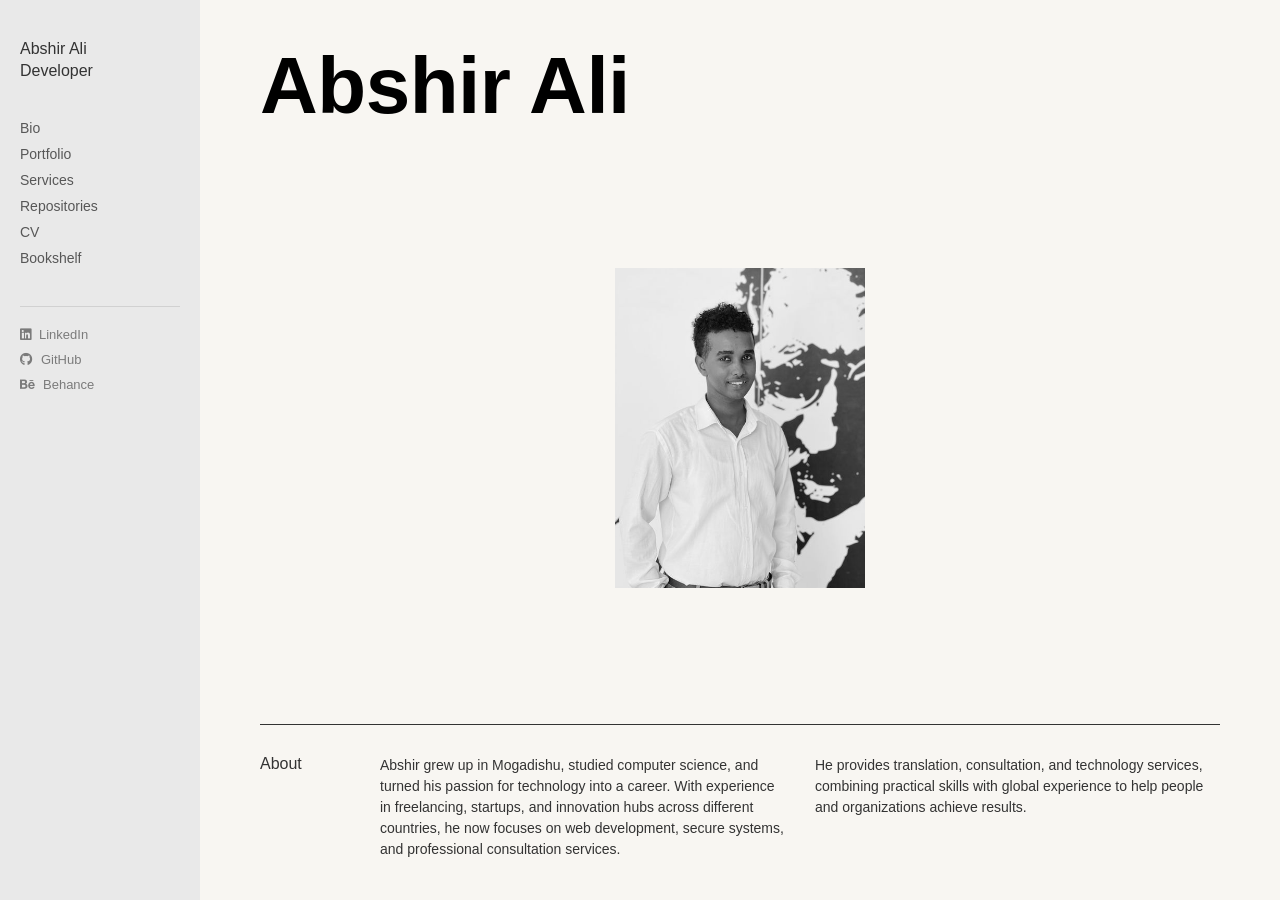
==== commit 94bd154f: "Initial commit: Portfolio website with improved biography and mobile optimization" ====
--- a/index.html
+++ b/index.html
@@ -1,186 +1,48 @@
 <!DOCTYPE html>
-<html lang="en" >
+<html lang="en">
 <head>
-  <meta charset="UTF-8">
-  <title>Abshir Noor Web developer </title>
-  <link href="https://fonts.googleapis.com/css2?family=Cinzel&family=Noto+Sans&display=block" rel="stylesheet"><link rel="stylesheet" href="https://cdnjs.cloudflare.com/ajax/libs/normalize/5.0.0/normalize.min.css">
-  <link rel="shortout icon" type="image/x-icon" href="favicon.ico">
-  <link rel="stylesheet" href="./style.css">
+    <meta charset="UTF-8">
+    <meta name="viewport" content="width=device-width, initial-scale=1.0">
+    <title>Abshir Ali - Home</title>
+    <link rel="dns-prefetch" href="//cdnjs.cloudflare.com">
+    <link rel="preconnect" href="https://cdnjs.cloudflare.com">
+    <link rel="stylesheet" href="style.css">
+    <link rel="stylesheet" href="home.css">
+    <link rel="stylesheet" href="https://cdnjs.cloudflare.com/ajax/libs/font-awesome/6.5.1/css/all.min.css">
 
 </head>
 <body>
-<!-- partial:index.partial.html -->
-<div class="stage">
-    <header class="header">
-        <div class="logo">Abshirnoor</div>
-        <a href="#" class="nav-btn">
-            <svg class="nav-btn__svg" xmlns="http://www.w3.org/2000/svg" viewBox="0 0 56 30">
-                <rect class="nav-rect" width="40" height="2" x="8" y="8" fill="#242423"/>
-                <rect class="nav-rect" width="40" height="2" x="8" y="14" fill="#242423"/>
-                <rect width="40" height="2" x="8" y="20" fill="#242423"/>
-            </svg>
-        </a>
-    </header>
-    
-    <section class="intro slide--0" id="slide-0">
-        <div class="intro__content">
-            <h1 class="intro__title">Hi!</h1>
-            <p class="intro__txt">I am very experienced in website building and Graphic design. I am an ambitious, patient, dedicated, determined, and passionate hard-worker who is always seeking to learn new things and improve myself. I am also an efficient worker under pressure.</p>
-        </div>
-        <img class="intro__img intro__img--1" src="images/pic1.jpeg" />
-        
-    </section>
-    
-    
-    <section class="slide slide--1" id="slide-1">
-        <div class="col col--1">
-            <div class="col__content col__content--1">
-                <h2 class="col__content-title"><span class="line__inner">iRise</span><br /><span class="line__inner">Hub</span></h2>
-                <div class="col__content-wrap">
-                    <p class="col__content-txt">Ui/UX Web Development</p>
-                    <a href="https://irisehub.so/" class="slide-link">
-                        <div class="slide-link__circ"></div>
-                        <div class="slide-link__line"></div>
-                    </a>
+    <!-- Menu will be loaded here by JavaScript -->
+
+    <!-- Main Content -->
+    <main class="home-content">
+        <!-- Header Section -->
+        <header class="header">
+            <div class="name">Abshir Ali</div>
+        </header>
+
+        <!-- Portrait Section -->
+        <section class="portrait-section">
+            <img src="images/pic1.jpeg" alt="Abshir Ali" class="portrait-image" loading="lazy">
+        </section>
+
+        <!-- About Section -->
+        <section class="about-section">
+            <div class="separator-line"></div>
+            <div class="about-content">
+                <h2 class="about-title"><a href="biography.html">About</a></h2>
+                <div class="about-text-columns">
+                    <div class="text-column">
+                        <p>Abshir grew up in Mogadishu, studied computer science, and turned his passion for technology into a career. With experience in freelancing, startups, and innovation hubs across different countries, he now focuses on web development, secure systems, and professional consultation services.</p>
+                    </div>
+                    <div class="text-column">
+                        <p>He provides translation, consultation, and technology services, combining practical skills with global experience to help people and organizations achieve results.</p>
+                    </div>
                 </div>
             </div>
-            <a href="https://irisehub.so/" class="slide__scroll-link">
-                <div class="slide__scroll-line"></div>
-            </a>
-        </div>
-        <div class="col col--2">
-            <div class="col__image-wrap">
-                <img class="img img--1" src="images/work1.jpg" />
-            </div>
-        </div>
-    </section>   
-    
-    <section class="slide slide--2" id="slide-2">
-        <div class="col col--1">
-            <div class="col__content col__content--2">
-                <h2 class="col__content-title"><span class="line__inner">Minbar</span><br /><span class="line__inner">Space</span></h2>
-                <div class="col__content-wrap">
-                    <p class="col__content-txt">Ui/UX Web Development</p>
-                    <a href="https://www.minbar.so/" class="slide-link">
-                        <div class="slide-link__circ"></div>
-                        <div class="slide-link__line"></div>
-                    </a>
-                </div>
-            </div>
-            <a href="https://www.minbar.so/" class="slide__scroll-link">
-                <div class="slide__scroll-line"></div>
-            </a>
-        </div>
-        <div class="col col--2">
-            <div class="col__image-wrap">
-                <img class="img img--1" src="images/work2.jpg" />
-            </div>
-        </div>
-    </section>   
-    
-    <section class="slide slide--3" id="slide-3">
-        <div class="col col--1">
-            <div class="col__content col__content--3">
-                <h2 class="col__content-title"><span class="line__inner">#MTS</span><br /><span class="line__inner">2021</span></h2>
-                <div class="col__content-wrap">
-                    <p class="col__content-txt">Ui/UX Web Development</p>
-                    <a href="https://mts2021.tech/" class="slide-link">
-                        <div class="slide-link__circ"></div>
-                        <div class="slide-link__line"></div>
-                    </a>
-                </div>
-            </div>
-            <a href="https://mts2021.tech/" class="slide__scroll-link">
-                <div class="slide__scroll-line"></div>
-            </a>
-        </div>
-        <div class="col col--2">
-            <div class="col__image-wrap">
-                <img class="img img--1" src="images/work3.jpg" />
-            </div>
-        </div>
-    </section>   
-    
-    <section class="slide slide--4" id="slide-4">
-        <div class="col col--1">
-            <div class="col__content col__content--4">
-                <h2 class="col__content-title"><span class="line__inner">Dalbile</span><br /><span class="line__inner">Youth</span></h2>
-                <div class="col__content-wrap">
-                    <p class="col__content-txt">Ui/UX Web Development</p>
-                    <a href="https://dalbilehub.so/" class="slide-link">
-                        <div class="slide-link__circ"></div>
-                        <div class="slide-link__line"></div>
-                    </a>
-                </div>
-            </div>
-            <a href="https://dalbilehub.so/" class="slide__scroll-link">
-                <div class="slide__scroll-line"></div>
-            </a>
-        </div>
-        <div class="col col--2">
-            <div class="col__image-wrap">
-                <img class="img img--1" src="images/work4.jpg" />
-            </div>
-        </div>
-    </section>
-    
-    <section class="slide slide--5" id="slide-5">
-        <div class="col col--1">
-            <div class="col__content col__content--5">
-                <h2 class="col__content-title"><span class="line__inner">My</span><br /><span class="line__inner">Art</span></h2>
-                <div class="col__content-wrap">
-                    <p class="col__content-txt">I enjoy drawing; it is my passion. I can draw very well and create eye-catching designs. I usually draw in my phone with a brush or my hand, and I'm still learning new things.</p>
-                    <a href="https://www.instagram.com/abshirn00r" class="slide-link">
-                        <div class="slide-link__circ"></div>
-                        <div class="slide-link__line"></div>
-                    </a>
-                </div>
-            </div>
-            <a href="https://www.instagram.com/abshirn00r" class="slide__scroll-link">
-                <div class="slide__scroll-line"></div>
-            </a>
-        </div>
-        <div class="col col--2">
-            <div class="col__image-wrap">
-                <img class="img img--1" src="images/work5.jpg" />
-            </div>
-        </div>
-    </section>   
-    
-    <section class="slide slide--6" id="slide-6">
-        <div class="col col--1">
-            <div class="col__content col__content--6">
-                <h2 class="col__content-title"><span class="line__inner">Copy</span><br /><span class="line__inner">Merch</span></h2>
-                <div class="col__content-wrap">
-                    <p class="col__content-txt">Apparel Design</p>
-                    <a href="https://abshirnoor.creator-spring.com/" class="slide-link">
-                        <div class="slide-link__circ"></div>
-                        <div class="slide-link__line"></div>
-                    </a>
-                </div>
-            </div>
-            <a href="https://abshirnoor.creator-spring.com/" class="slide__scroll-link">
-                <div class="slide__scroll-line"></div>
-            </a>
-        </div>
-        <div class="col col--2">
-            <div class="col__image-wrap">
-                <img class="img img--1" src="images/work6.jpg" />
-            </div>
-        </div>
-    </section>   
-    
-    <footer class="footer" id="slide-7">
-        <a class="footer__link" href="https://abshirnoor.github.io/" target="_blank">Abshir Noor</a>
-        <a class="footer__link-top" href="#slide-0">Top<span class="footer__link-top-line"></span></a>
-        <p class="footer__copyright">© 2022 Abshirnoor</p>
-    </footer>
-</div>
-<!-- partial -->
-  <script src='https://s3-us-west-2.amazonaws.com/s.cdpn.io/16327/gsap-latest-beta.min.js'></script>
-<script src='https://s3-us-west-2.amazonaws.com/s.cdpn.io/16327/ScrollToPlugin3.min.js'></script>
-<script src='https://s3-us-west-2.amazonaws.com/s.cdpn.io/16327/SplitText3.min.js'></script>
-<script src='https://s3-us-west-2.amazonaws.com/s.cdpn.io/16327/ScrollTrigger.min.js'></script><script  src="./script.js"></script>
+        </section>
+    </main>
 
+    <script src="script.js"></script>
 </body>
-</html>
+</html>
--- a/style.css
+++ b/style.css
@@ -1,504 +1,581 @@
+/* Base Variables */
 :root {
-  --dark: #242423;
-}
-
-html {
-  box-sizing: border-box;
-}
-
-*, *:before, *:after {
-  box-sizing: inherit;
+    --menu-width: 200px;
+    --text-color: #333;
+    --menu-bg: rgba(231, 231, 231, 0.9);
+    --transition-speed: 0.3s;
+    --content-width: 1280px;
+    --project-bg: #E7E7E7;
+}
+
+/* Reset and Base Styles */
+* {
+    margin: 0;
+    padding: 0;
+    box-sizing: border-box;
 }
 
 html, body {
-  min-height: 100vh;
-}
-
-body {
-  background-color: white;
-  font-family: "Noto Sans", sans-serif;
-  font-size: 14px;
-  color: var(--dark);
-  line-height: 1.3;
-  -webkit-font-smoothing: antialiased;
-  -moz-osx-font-smoothing: grayscale;
-}
-
-.logo,
-h1,
-h2 {
-  margin: 0;
-  line-height: 1;
-  font-family: "Cinzel", serif;
-  font-weight: 400;
-}
-
-p {
-  margin: 0;
-}
-
-.stage {
-  position: relative;
-  background: white;
-  visibility: hidden;
-}
-
-/*  ========================================================================== 
-    Nav Header
-    ========================================================================== */
-.header {
-  position: fixed;
-  left: 40px;
-  top: 24px;
-  z-index: 100;
-  display: flex;
-}
-@media all and (max-width: 768px) {
-  .header {
+    min-height: 100%;
+    font-family: 'Helvetica', 'Arial', sans-serif;
+    color: var(--text-color);
+    overflow-x: hidden;
+    font-size: 14px;
+}
+
+a {
+    text-decoration: none;
+    color: inherit;
+}
+
+/* Side Menu */
+.main-menu {
+    position: fixed;
+    left: 0;
+    top: 0;
+    width: var(--menu-width);
+    height: 100%;
+    background: var(--menu-bg);
+    padding: 40px 20px;
+    overflow-y: auto;
+    z-index: 1000;
+    backdrop-filter: blur(10px);
+    -webkit-backdrop-filter: blur(10px);
+}
+
+.menu-header {
+    margin-bottom: 40px;
+}
+
+.menu-header a {
     display: block;
-    left: 24px;
-  }
-}
-
-.logo {
-  font-size: 27px;
-  letter-spacing: -1px;
-}
-
-.nav-btn,
-.nav-btn__svg {
-  width: 56px;
-  height: 30px;
-}
-
-.nav-btn {
-  display: block;
-  margin: -2px 0 0 56px;
-}
-@media all and (max-width: 768px) {
-  .nav-btn {
-    margin: 18px 0 0 -6px;
-  }
-}
-
-.nav-btn__svg {
-  pointer-events: none;
-}
-
-/*  ========================================================================== 
-    Intro
-    ========================================================================== */
-.intro,
-.footer {
-  height: 100vh;
-}
-
-.intro {
-  position: relative;
-  padding: 5vw;
-  background: #C0D7D8;
-  overflow: hidden;
-}
-
-.intro__content {
-  position: absolute;
-  right: 8%;
-  bottom: 15%;
-  z-index: 3;
-}
-@media all and (max-width: 768px) {
-  .intro__content {
-    right: auto;
-  }
-}
-
-.intro__title {
-  font-size: 25vw;
-  overflow: hidden;
-  letter-spacing: -2.3vw;
-  padding-right: 2.3vw;
-}
-@media all and (max-width: 768px) {
-  .intro__title {
-    margin-bottom: 5vh;
-  }
-}
-
-.intro__img {
-  position: absolute;
-  width: 35%;
-  max-width: 390px;
-  height: auto;
-}
-@media all and (max-width: 768px) {
-  .intro__img {
-    width: 75vw;
-  }
-}
-
-.intro__img--1 {
-  z-index: 2;
-  left: 10%;
-  bottom: 35%;
-}
-@media all and (max-width: 768px) {
-  .intro__img--1 {
-    left: 50%;
-    bottom: 50vh;
-  }
-}
-
-.intro__img--2 {
-  z-index: 1;
-  left: 25%;
-  bottom: 40%;
-}
-@media all and (max-width: 768px) {
-  .intro__img--2 {
-    left: 70%;
-    bottom: 60vh;
-  }
-}
-
-.intro__txt {
-  max-width: 35vw;
-  margin-left: 25vw;
-}
-@media all and (max-width: 768px) {
-  .intro__txt {
-    max-width: 80vw;
-    margin-left: 5vw;
-  }
-}
-
-/*  ========================================================================== 
-    Slides
-    ========================================================================== */
-.slide {
-  display: flex;
-  align-items: stretch;
-  height: 100vh;
-  overflow: hidden;
-}
-.slide:nth-of-type(even) {
-  background: #C4CDC4;
-}
-@media all and (max-width: 768px) {
-  .slide {
-    display: block;
-    position: relative;
-  }
-}
-
-/*  Columns
-    ========================================================================== */
-.col {
-  flex-basis: 50%;
-}
-@media all and (max-width: 768px) {
-  .col {
-    display: block;
+    transition: opacity var(--transition-speed);
+}
+
+.menu-header h1 {
+    font-size: 16px;
+    font-weight: 500;
+    margin-bottom: 4px;
+}
+
+.menu-header h2 {
+    font-size: 16px;
+    font-weight: 400;
+}
+
+.menu-items {
+    list-style: none;
+    margin-bottom: 40px;
+}
+
+.menu-items li {
+    margin-bottom: 10px;
+}
+
+.menu-items a {
+    font-size: 14px;
+    color: var(--text-color);
+    transition: opacity var(--transition-speed);
+    opacity: 0.8;
+}
+
+.menu-items a:hover,
+.menu-items a.active {
+    opacity: 1;
+}
+
+/* Projects Container - Moved to projects.css */
+
+/* Social Links */
+.social-links {
+    list-style: none;
+    margin-top: auto;
+    padding-top: 20px;
+    border-top: 1px solid rgba(0,0,0,0.1);
+}
+
+.social-links li {
+    margin-bottom: 10px;
+}
+
+.social-links a {
+    font-size: 13px;
+    color: var(--text-color);
+    opacity: 0.6;
+    transition: opacity var(--transition-speed);
+    display: flex;
+    align-items: center;
+    gap: 8px;
+}
+
+.social-links a:hover {
+    opacity: 1;
+}
+
+/* Page Header (appears on all pages except home) */
+.page-header {
+    position: fixed;
+    top: 0;
+    left: var(--menu-width);
+    right: 0;
+    height: 60px;
+    background: transparent;
+    display: flex;
+    justify-content: space-between;
+    align-items: center;
+    padding: 0 40px;
+    border-bottom: 1px solid rgba(0, 0, 0, 0.1);
+    z-index: 999;
+    font-family: 'Inter', sans-serif;
+}
+
+.page-header .header-left .header-name {
+    font-size: 16px;
+    font-weight: 500;
+    color: var(--text-color);
+}
+
+.page-header .header-right {
+    display: flex;
+    align-items: center;
+    gap: 10px;
+}
+
+.page-header .header-icon {
+    font-size: 16px;
+    color: var(--text-color);
+    opacity: 0.7;
+}
+
+.page-header .header-title {
+    font-size: 16px;
+    font-weight: 400;
+    color: var(--text-color);
+}
+
+/* Mobile Navigation */
+.mobile-nav {
+    display: none;
+    position: fixed;
+    top: 0;
+    left: 0;
+    right: 0;
+    height: 60px;
+    background: rgba(231, 231, 231, 0.95);
+    backdrop-filter: blur(10px);
+    -webkit-backdrop-filter: blur(10px);
+    z-index: 1001;
+    padding: 0 20px;
+    align-items: center;
+    justify-content: space-between;
+}
+
+/* Full Screen Mobile Menu */
+.mobile-menu-fullscreen {
+    position: fixed;
+    top: 0;
+    left: 0;
     width: 100%;
     height: 100vh;
-  }
-}
-
-.col--1 {
-  position: relative;
-  z-index: 1;
-}
-@media all and (max-width: 768px) {
-  .col--1 {
-    position: relative;
-    z-index: 1;
-  }
-}
-
-.col--2 {
-  position: relative;
-  overflow: hidden;
-}
-@media all and (max-width: 768px) {
-  .col--2 {
+    background: var(--menu-bg);
+    backdrop-filter: blur(10px);
+    -webkit-backdrop-filter: blur(10px);
+    z-index: 1002;
+    display: none;
+    flex-direction: column;
+    padding: 80px 30px 20px;
+    overflow-y: auto;
+}
+
+.mobile-menu-fullscreen.active {
+    display: flex;
+}
+
+.mobile-menu-close {
     position: absolute;
-    z-index: 0;
-    left: 0;
-    top: 0;
-  }
-}
-
-/*  ========================================================================== 
-    Column Content
-    ========================================================================== */
-.col__content {
-  position: relative;
-  display: flex;
-  flex-direction: column;
-  justify-content: flex-end;
-  overflow: hidden;
-  height: 100%;
-  padding: 6vw 6vw 10vw;
-}
-@media all and (max-width: 768px) {
-  .col__content {
-    width: 80%;
-  }
-}
-
-.col__content--1 {
-  background: #D8C0C0;
-}
-@media all and (max-width: 768px) {
-  .col__content--1 {
-    background: rgba(216, 192, 192, 0.9);
-  }
-}
-
-.col__content--2 {
-  background: #CDD5E0;
-}
-@media all and (max-width: 768px) {
-  .col__content--2 {
-    background: rgba(205, 213, 224, 0.9);
-  }
-}
-
-.col__content--3 {
-  background: #F3D3B0;
-}
-@media all and (max-width: 768px) {
-  .col__content--3 {
-    background: rgba(243, 211, 176, 0.9);
-  }
-}
-
-.col__content--4 {
-  background: #F8E9E6;
-}
-@media all and (max-width: 768px) {
-  .col__content--4 {
-    background: rgba(248, 233, 230, 0.9);
-  }
-}
-
-.col__content--5 {
-  background: #D1E2EC;
-}
-@media all and (max-width: 768px) {
-  .col__content--5 {
-    background: rgba(209, 226, 236, 0.9);
-  }
-}
-
-.col__content--6 {
-  background: #D7CEC5;
-}
-@media all and (max-width: 768px) {
-  .col__content--6 {
-    background: rgba(215, 206, 197, 0.9);
-  }
-}
-
-/*  Column Content
-    ========================================================================== */
-.col__content-title {
-  margin: 0 0 2vw;
-  font-size: 10vw;
-  letter-spacing: -0.8vw;
-}
-@media all and (max-width: 768px) {
-  .col__content-title {
-    margin: 0 0 6vw;
-    font-size: 18vw;
-  }
-}
-
-.col__content-wrap {
-  display: flex;
-  justify-content: flex-end;
-}
-@media all and (max-width: 768px) {
-  .col__content-wrap {
+    top: 20px;
+    right: 20px;
+    background: none;
+    border: none;
+    cursor: pointer;
+    font-size: 24px;
+    color: var(--text-color);
+    padding: 10px;
+    width: 40px;
+    height: 40px;
+    display: flex;
+    align-items: center;
+    justify-content: center;
+}
+
+.mobile-menu-close::before {
+    content: '×';
+    font-size: 32px;
+    line-height: 1;
+}
+
+.mobile-menu-header {
+    margin-bottom: 30px;
+    text-align: left;
+}
+
+.mobile-menu-header h1 {
+    font-size: 18px;
+    font-weight: 600;
+    margin: 0 0 5px 0;
+    color: var(--text-color);
+}
+
+.mobile-menu-header h2 {
+    font-size: 14px;
+    font-weight: 400;
+    margin: 0;
+    color: var(--text-color);
+    opacity: 0.8;
+}
+
+.mobile-menu-header a {
+    text-decoration: none;
+    color: inherit;
+    transition: opacity 0.3s ease;
+}
+
+.mobile-menu-header a:hover {
+    opacity: 0.8;
+}
+
+.mobile-menu-items {
+    list-style: none;
+    padding: 0;
+    margin: 0;
+    flex: 1;
+}
+
+.mobile-menu-items li {
+    margin-bottom: 5px;
+}
+
+.mobile-menu-items a {
+    display: block;
+    font-size: 14px;
+    font-weight: 400;
+    color: var(--text-color);
+    text-decoration: none;
+    padding: 6px 0;
+    transition: color 0.3s ease;
+}
+
+.mobile-menu-items a:hover {
+    color: #000;
+}
+
+.mobile-menu-social {
+    margin-top: 30px;
+    padding-top: 15px;
+    border-top: 1px solid rgba(0, 0, 0, 0.1);
+}
+
+.mobile-menu-social ul {
+    list-style: none;
+    padding: 0;
+    margin: 0;
+    display: flex;
+    align-items: center;
+    gap: 15px;
+}
+
+.mobile-menu-social a {
+    color: var(--text-color);
+    font-size: 16px;
+    text-decoration: none;
+    transition: color 0.3s ease;
+}
+
+.mobile-menu-social a:hover {
+    color: #000;
+}
+
+.mobile-nav-brand {
+    display: flex;
     flex-direction: column;
-  }
-}
-
-.col__content-txt {
-  max-width: 22vw;
-  order: 2;
-  margin-left: 32px;
-}
-@media all and (max-width: 768px) {
-  .col__content-txt {
-    order: 1;
-    max-width: 40vw;
-    margin: 0 0 10vw 10vw;
-  }
-}
-
-.slide-link {
-  position: relative;
-  order: 1;
-  display: flex;
-  justify-content: flex-end;
-  width: 75px;
-  height: 53px;
-}
-.slide-link > * {
-  pointer-events: none;
-}
-@media all and (max-width: 768px) {
-  .slide-link {
-    order: 2;
-    align-self: flex-end;
-  }
-}
-
-.slide-link__circ {
-  width: 53px;
-  height: 53px;
-  border-radius: 50%;
-  border: 1px solid var(--dark);
-}
-
-.slide-link__line {
-  position: absolute;
-  top: 25px;
-  left: 0;
-  width: 64px;
-  height: 3px;
-  background: var(--dark);
-}
-
-.line {
-  overflow: hidden;
-}
-.line:nth-of-type(even) {
-  margin-top: -1vw;
-}
-
-.line__inner {
-  display: block;
-}
-
-.slide__scroll-link {
-  position: absolute;
-  right: -113px;
-  bottom: 3.5vw;
-  display: block;
-  width: 140px;
-  height: 140px;
-  background: var(--dark);
-  overflow: hidden;
-}
-@media all and (max-width: 768px) {
-  .slide__scroll-link {
+}
+
+.mobile-nav-brand h1 {
+    font-size: 14px;
+    font-weight: 500;
+    margin: 0;
+}
+
+.mobile-nav-brand h2 {
+    font-size: 12px;
+    font-weight: 400;
+    margin: 0;
+    opacity: 0.8;
+}
+
+.mobile-menu-toggle {
     display: none;
-  }
-}
-
-.slide__scroll-line {
-  position: absolute;
-  left: 26px;
-  bottom: 0;
-  width: 1px;
-  height: 100%;
-}
-
-.slide--0 .slide__scroll-line {
-  background: #C0D7D8;
-}
-
-.slide--1 .slide__scroll-line {
-  background: #D8C0C0;
-}
-
-.slide--2 .slide__scroll-line {
-  background: #CDD5E0;
-}
-
-.slide--3 .slide__scroll-line {
-  background: #F3D3B0;
-}
-
-.slide--4 .slide__scroll-line {
-  background: #F8E9E6;
-}
-
-.slide--5 .slide__scroll-line {
-  background: #D1E2EC;
-}
-
-.slide--6 .slide__scroll-line {
-  background: #D7CEC5;
-}
-
-/*  ========================================================================== 
-    Column Image
-    ========================================================================== */
-.col__image-wrap {
-  position: absolute;
-  left: 0;
-  top: 50%;
-  transform: translateY(-50%);
-  width: 100%;
-  height: 160vh;
-}
-
-.img {
-  -o-object-fit: cover;
-     object-fit: cover;
-  width: 100%;
-  height: 100%;
-}
-
-/*  ========================================================================== 
-    Footer
-    ========================================================================== */
-.footer {
-  display: flex;
-  align-items: center;
-  justify-content: center;
-  flex-direction: column;
-  background: #cecece;
-}
-
-.footer__link {
-  font-size: 5vw;
-  color: var(--dark);
-  text-decoration: none;
-  font-family: "Cinzel", serif;
-}
-
-.footer__link-top {
-  position: absolute;
-  left: 50%;
-  bottom: 100px;
-  transform: translateX(-50%);
-  display: flex;
-  align-items: center;
-  justify-content: center;
-  width: 100px;
-  height: 100px;
-  background: var(--dark);
-  font-size: 18px;
-  color: white;
-  text-decoration: none;
-  font-family: "Cinzel", serif;
-}
-
-.footer__link-top-line {
-  position: absolute;
-  top: -50px;
-  left: 50%;
-  width: 1px;
-  height: 50px;
-  background: var(--dark);
-}
-
-.footer__copyright {
-  position: absolute;
-  left: 50%;
-  bottom: 24px;
-  transform: translateX(-50%);
+    background: none;
+    border: none;
+    cursor: pointer;
+    padding: 8px;
+    flex-direction: column;
+    gap: 3px;
+}
+
+.mobile-menu-toggle span {
+    width: 8px;
+    height: 8px;
+    background: #333;
+    border-radius: 0;
+    transition: all 0.3s ease;
+}
+
+/* Responsive Design */
+@media (max-width: 1024px) {
+    :root {
+        --menu-width: 180px;
+    }
+
+    .page-header {
+        left: 0;
+        padding: 0 20px;
+    }
+
+    .project-title {
+        font-size: 20px;
+    }
+
+    .project-description {
+        font-size: 13px;
+    }
+}
+
+@media (max-width: 768px) {
+    :root {
+        --menu-width: 0px;
+        --content-width: 100%;
+    }
+
+    /* Hide desktop menu */
+    .main-menu {
+        display: none;
+    }
+
+    /* Show mobile navigation */
+    .mobile-nav {
+        display: flex;
+    }
+
+    .mobile-menu-toggle {
+        display: flex;
+    }
+
+    /* Hide page header on mobile */
+    .page-header {
+        display: none;
+    }
+
+    /* Adjust main content */
+    .cv-content,
+    .services-content,
+    .repositories-content,
+    .teaching-content,
+    .bookshelf-content {
+        margin-left: 0;
+        width: 100%;
+        padding-top: 80px;
+        padding-left: 20px;
+        padding-right: 20px;
+        overflow-y: auto;
+    }
+
+    .bio-content {
+        margin-left: 0;
+        width: 100%;
+        padding: 0;
+        padding-top: 60px;
+        min-height: calc(100vh - 60px);
+        overflow-y: auto;
+    }
+
+    /* Project adjustments - Moved to projects.css */
+
+    /* CV adjustments */
+    .cv-container {
+        grid-template-columns: 1fr;
+        gap: 30px;
+        padding: 20px;
+        padding-top: 100px;
+    }
+
+    .cv-left,
+    .cv-right {
+        padding: 0;
+    }
+
+    .full-name {
+        font-size: 60px;
+    }
+
+    .name-section {
+        flex-direction: column;
+        gap: 20px;
+    }
+
+    /* Bio adjustments */
+    .bio-section {
+        grid-template-columns: 1fr;
+        gap: 20px;
+        padding-top: 80px;
+        padding-left: 20px;
+        padding-right: 20px;
+        padding-bottom: 40px;
+    }
+
+    .bio-image {
+        max-width: 100%;
+        margin: 0 auto 20px;
+    }
+
+    .bio-text {
+        margin-bottom: 30px;
+    }
+
+    .bio-text p {
+        margin-bottom: 15px;
+        line-height: 1.6;
+    }
+
+    .publications-list {
+        margin-top: 30px;
+    }
+
+    .publications-list h3 {
+        margin-bottom: 15px;
+    }
+
+    .publications-list ul {
+        margin-bottom: 20px;
+    }
+
+    .publications-list li {
+        margin-bottom: 10px;
+        line-height: 1.5;
+    }
+
+    /* Services adjustments */
+    .services-container {
+        padding: 20px;
+        padding-top: 100px;
+    }
+
+    .service-item {
+        flex-direction: column;
+        gap: 15px;
+    }
+
+    /* Bookshelf adjustments */
+    .books-container {
+        padding-top: 100px;
+    }
+
+    .book-item {
+        padding: 20px;
+        padding-top: 100px;
+    }
+
+    .book-title {
+        font-size: 60px;
+    }
+
+    .page-titles {
+        top: 100px;
+        left: 20px;
+        right: 20px;
+    }
+}
+
+@media (max-width: 480px) {
+    .mobile-nav {
+        padding: 0 15px;
+    }
+
+    .mobile-nav-brand h1 {
+        font-size: 12px;
+    }
+
+    .mobile-nav-brand h2 {
+        font-size: 10px;
+    }
+
+    .project-item {
+        padding: 15px;
+        padding-top: 60px;
+    }
+
+    .book-item {
+        padding: 15px;
+        padding-top: 100px;
+    }
+
+    .project-title {
+        font-size: 80px;
+        line-height: 1;
+        margin-bottom: 15px;
+        word-wrap: break-word;
+        overflow-wrap: break-word;
+    }
+
+    .project-description {
+        font-size: 11px;
+    }
+
+    .full-name {
+        font-size: 40px;
+    }
+
+    .book-title {
+        font-size: 40px;
+    }
+
+    .cv-content,
+    .services-content,
+    .repositories-content,
+    .bookshelf-content {
+        padding: 15px;
+        padding-top: 100px;
+        overflow-y: auto;
+    }
+
+    .bio-content {
+        padding: 0;
+        padding-top: 60px;
+        min-height: calc(100vh - 60px);
+        overflow-y: auto;
+    }
+
+    .project-image {
+        max-height: 50vh;
+    }
+
+    .book-preview {
+        display: none;
+    }
+}
+
+/* Cross-browser compatibility */
+@supports not (backdrop-filter: blur(10px)) {
+    .main-menu,
+    .mobile-nav {
+        background: rgba(231, 231, 231, 0.95);
+    }
+}
+
+/* Safari specific fixes */
+@supports (-webkit-backdrop-filter: blur(10px)) {
+    .main-menu,
+    .mobile-nav {
+        -webkit-backdrop-filter: blur(10px);
+    }
 }
--- a/home.css
+++ b/home.css
@@ -0,0 +1,196 @@
+/* Home Page Styles */
+.home-content {
+    margin-left: var(--menu-width);
+    padding: 40px 60px;
+    height: 100vh;
+    background: #f8f6f2;
+    color: #333;
+    font-family: 'Helvetica', 'Arial', sans-serif;
+    display: flex;
+    flex-direction: column;
+    justify-content: space-between;
+    overflow-y: auto;
+}
+
+/* Header Section */
+.header {
+    display: flex;
+    justify-content: space-between;
+    align-items: center;
+    flex-shrink: 0;
+}
+
+.name {
+    font-size: 80px;
+    font-weight: 700;
+    color: #000;
+    letter-spacing: -0.5px;
+}
+
+/* Portrait Section */
+.portrait-section {
+    display: flex;
+    justify-content: center;
+    align-items: center;
+    flex: 1;
+}
+
+.portrait-image {
+    width: 250px;
+    height: 320px;
+    object-fit: cover;
+    border-radius: 0;
+    filter: grayscale(100%);
+}
+
+/* About Section */
+.about-section {
+    position: relative;
+    flex-shrink: 0;
+}
+
+.separator-line {
+    width: 100%;
+    height: 1px;
+    background: #333;
+    margin-bottom: 30px;
+}
+
+.about-content {
+    display: flex;
+    gap: 40px;
+    align-items: flex-start;
+}
+
+.about-title {
+    font-size: 16px;
+    font-weight: 400;
+    color: #333;
+    margin: 0;
+    flex-shrink: 0;
+    width: 80px;
+}
+
+.about-title a {
+    color: #333;
+    text-decoration: none;
+    transition: color 0.3s ease;
+}
+
+.about-title a:hover {
+    color: #000;
+}
+
+.about-text-columns {
+    display: grid;
+    grid-template-columns: 1fr 1fr;
+    gap: 30px;
+    flex: 1;
+}
+
+.text-column p {
+    font-size: 14px;
+    line-height: 1.5;
+    color: #333;
+    margin: 0;
+    font-weight: 400;
+}
+
+/* Responsive Design */
+@media (max-width: 1024px) {
+    .home-content {
+        padding: 50px;
+    }
+    
+    .header {
+        margin-bottom: 60px;
+    }
+    
+    .portrait-section {
+        margin-bottom: 60px;
+    }
+    
+    .about-content {
+        gap: 60px;
+    }
+    
+    .about-text-columns {
+        gap: 40px;
+    }
+}
+
+@media (max-width: 768px) {
+    .home-content {
+        margin-left: 0;
+        padding: 40px 30px;
+        overflow-y: auto;
+    }
+    
+    .header {
+        margin-bottom: 50px;
+    }
+    
+    .name {
+        font-size: 28px;
+    }
+    
+    .portrait-section {
+        margin-bottom: 50px;
+    }
+    
+    .portrait-image {
+        width: 250px;
+        height: 350px;
+    }
+    
+    .about-content {
+        flex-direction: column;
+        gap: 30px;
+    }
+    
+    .about-title {
+        width: auto;
+        margin-bottom: 20px;
+    }
+    
+    .about-text-columns {
+        grid-template-columns: 1fr;
+        gap: 20px;
+    }
+}
+
+@media (max-width: 480px) {
+    .home-content {
+        padding: 30px 20px;
+        overflow-y: auto;
+    }
+    
+    .header {
+        margin-bottom: 40px;
+    }
+    
+    .name {
+        font-size: 24px;
+    }
+    
+    .portrait-section {
+        margin-bottom: 40px;
+    }
+    
+    .portrait-image {
+        width: 200px;
+        height: 280px;
+    }
+    
+    .about-content {
+        gap: 25px;
+    }
+    
+    .about-title {
+        font-size: 15px;
+    }
+    
+    .text-column p {
+        font-size: 15px;
+    }
+}
